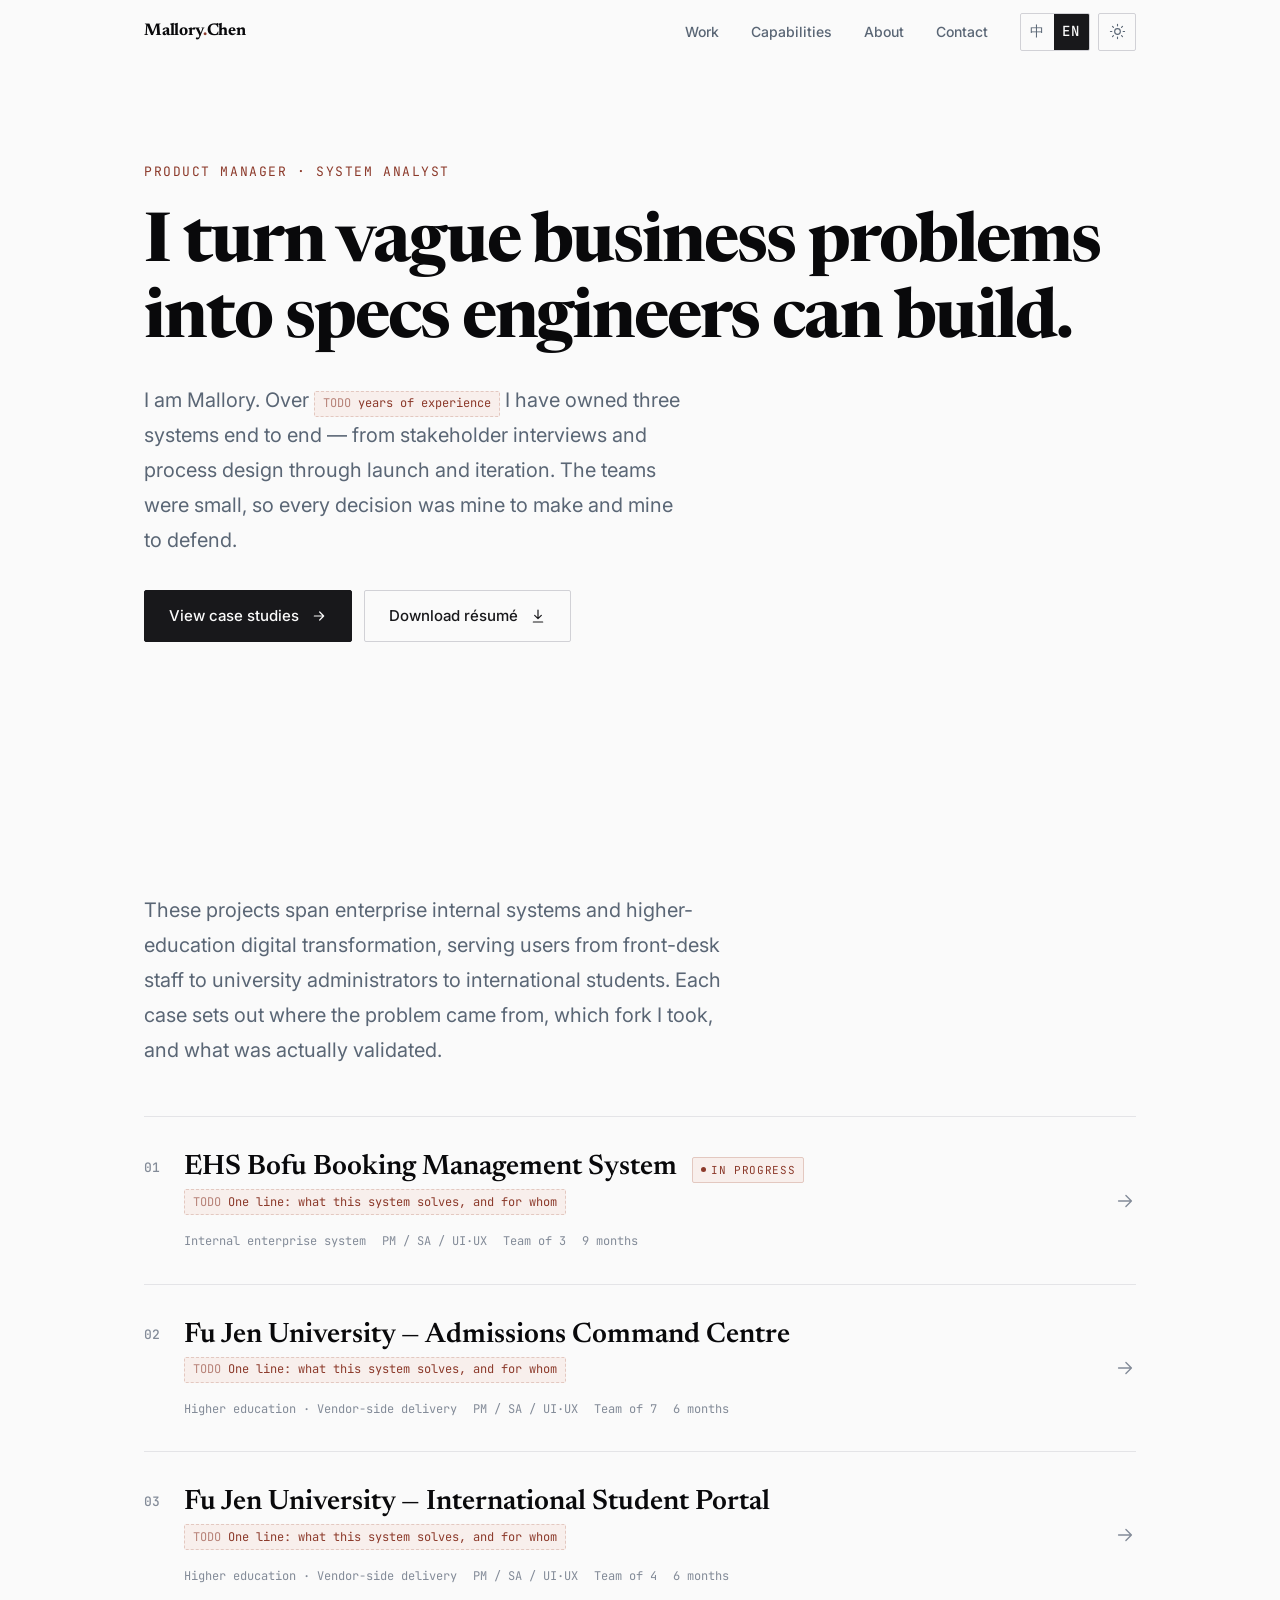
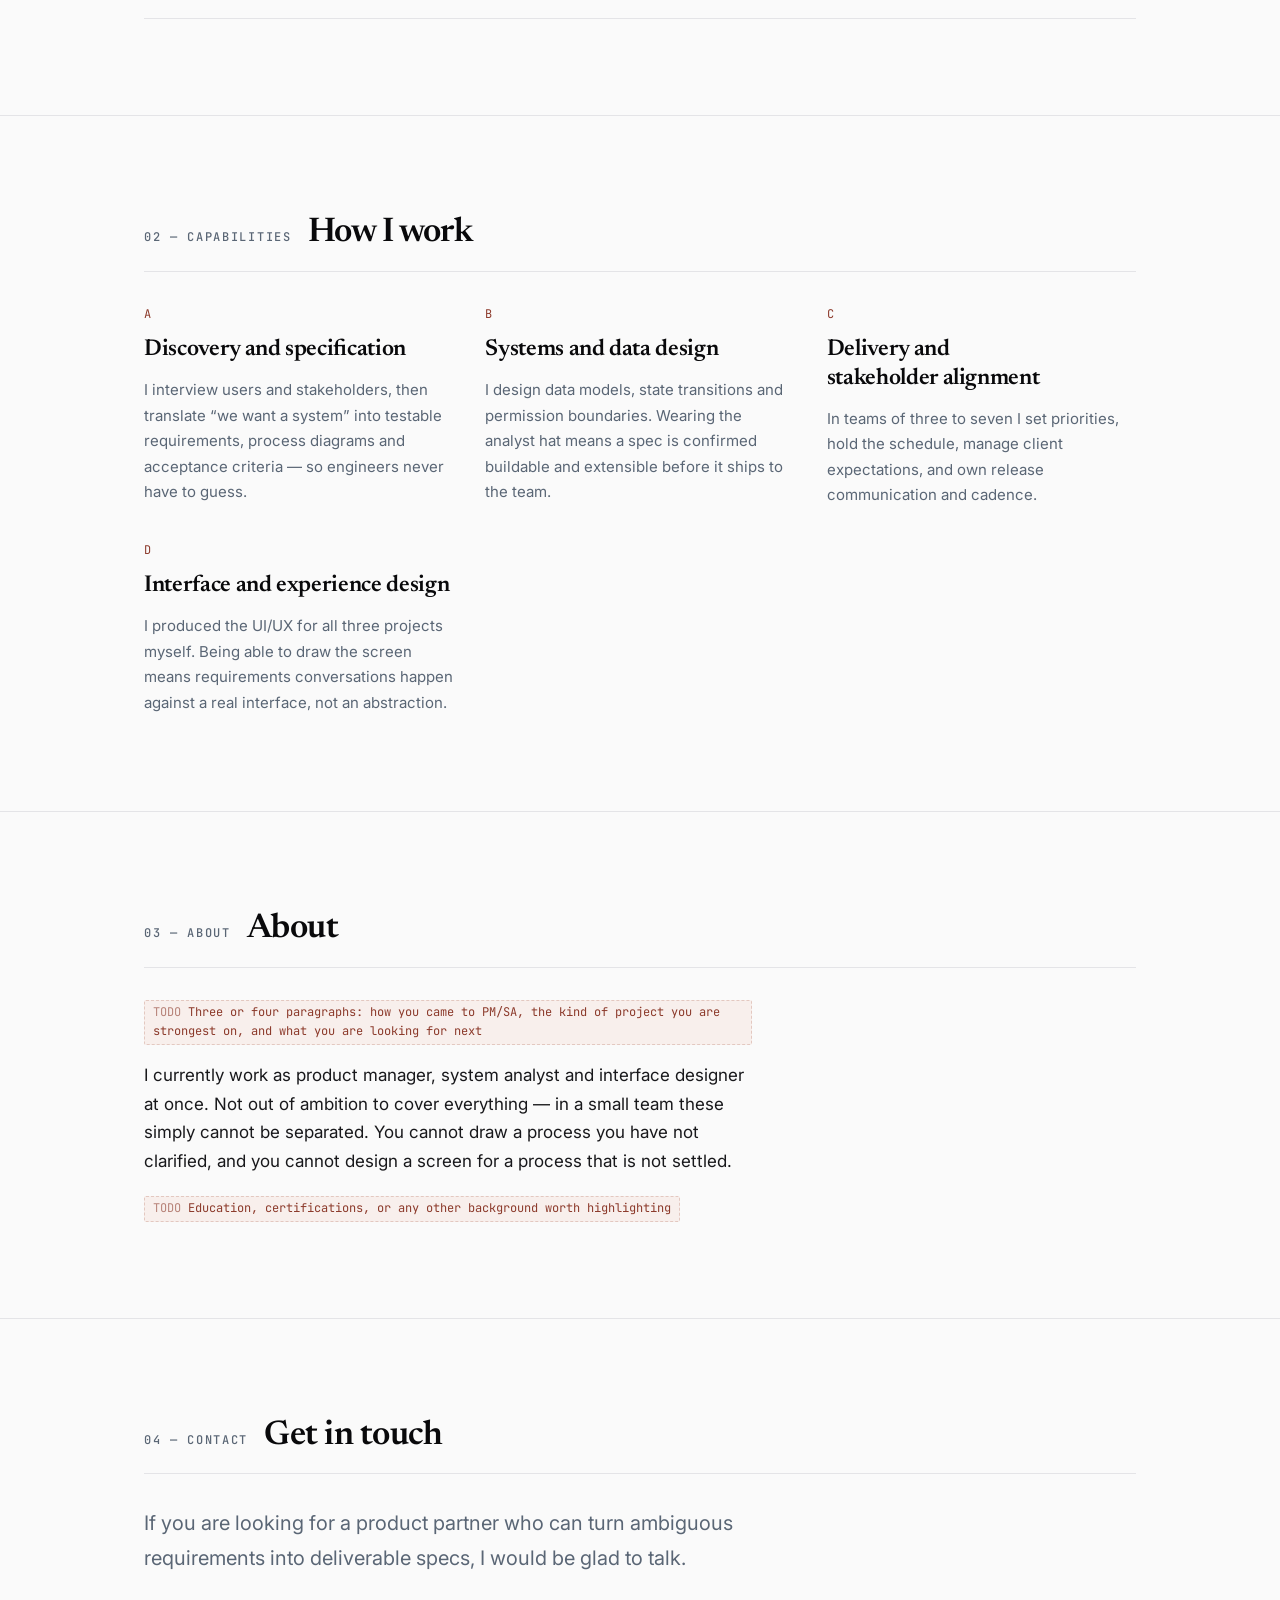
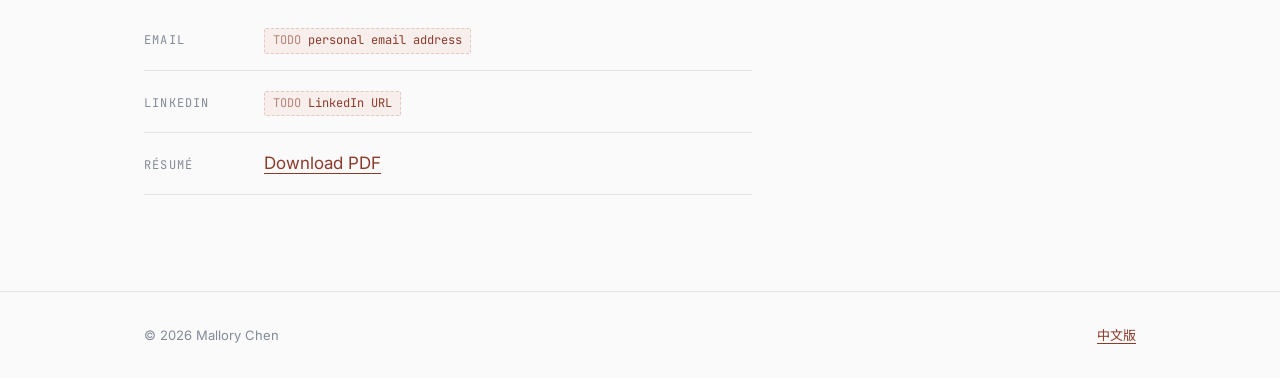
==== en/index.html @ 6acde06c "Add bilingual PM/SA portfolio site (first version) Static site for PM/SA job applications, built as " ====
<!DOCTYPE html>
<html lang="en">
<head>
<meta charset="utf-8">
<meta name="viewport" content="width=device-width, initial-scale=1">
<title>Mallory Chen — Product Manager / System Analyst</title>
<meta name="description" content="Product management and systems analysis portfolio: three end-to-end case studies across enterprise internal systems and higher-education digital transformation.">

<link rel="canonical" href="https://mallorychen.github.io/en/">
<link rel="alternate" hreflang="zh-Hant" href="https://mallorychen.github.io/">
<link rel="alternate" hreflang="en" href="https://mallorychen.github.io/en/">
<link rel="alternate" hreflang="x-default" href="https://mallorychen.github.io/">

<meta property="og:type" content="website">
<meta property="og:title" content="Mallory Chen — Product Manager / System Analyst">
<meta property="og:description" content="Three end-to-end case studies across enterprise internal systems and higher-education digital transformation.">
<meta property="og:url" content="https://mallorychen.github.io/en/">
<meta property="og:locale" content="en">

<link rel="icon" href="../assets/favicon.svg" type="image/svg+xml">

<link rel="preconnect" href="https://fonts.googleapis.com">
<link rel="preconnect" href="https://fonts.gstatic.com" crossorigin>
<link rel="stylesheet" href="https://fonts.googleapis.com/css2?family=Inter:wght@400;500;700&family=JetBrains+Mono:wght@400;500&family=Newsreader:wght@400;600;700&family=Noto+Sans+TC:wght@400;500;700&family=Noto+Serif+TC:wght@600;700&display=swap">
<link rel="stylesheet" href="../assets/css/main.css">

<script>
  try {
    var t = localStorage.getItem("theme");
    if (t) document.documentElement.setAttribute("data-theme", t);
  } catch (e) {}
</script>
</head>

<body>
<a class="skip-link" href="#main">Skip to main content</a>

<header class="site-header">
  <div class="container site-header__inner">
    <a class="brand" href="/en/">Mallory<span>.</span>Chen</a>

    <nav class="site-nav" aria-label="Primary">
      <div class="site-nav__links">
        <a href="#work">Work</a>
        <a href="#capabilities">Capabilities</a>
        <a href="#about">About</a>
        <a href="#contact">Contact</a>
      </div>
      <div class="nav-tools">
        <div class="lang-switch">
          <a href="/" lang="zh-Hant">中</a>
          <a href="/en/" aria-current="true" lang="en">EN</a>
        </div>
        <button class="theme-toggle" type="button" aria-label="Toggle dark mode">
          <svg class="icon-sun" viewBox="0 0 24 24" fill="none" stroke="currentColor" stroke-width="1.6" stroke-linecap="round" aria-hidden="true"><circle cx="12" cy="12" r="4"/><path d="M12 2v2M12 20v2M4.9 4.9l1.4 1.4M17.7 17.7l1.4 1.4M2 12h2M20 12h2M4.9 19.1l1.4-1.4M17.7 6.3l1.4-1.4"/></svg>
          <svg class="icon-moon" viewBox="0 0 24 24" fill="none" stroke="currentColor" stroke-width="1.6" stroke-linecap="round" stroke-linejoin="round" aria-hidden="true"><path d="M21 12.8A9 9 0 1 1 11.2 3a7 7 0 0 0 9.8 9.8z"/></svg>
        </button>
      </div>
    </nav>
  </div>
</header>

<main id="main">

  <!-- ============ Hero ============ -->
  <section class="hero">
    <div class="container">
      <p class="hero__role reveal">Product Manager &middot; System Analyst</p>
      <h1 class="display hero__title reveal" data-reveal-delay="60">
        I turn vague business problems<br>
        into specs engineers can build.
      </h1>
      <p class="lede hero__lede reveal" data-reveal-delay="120">
        I am Mallory. Over <span class="todo">years of experience</span> I have owned three systems end to end &mdash;
        from stakeholder interviews and process design through launch and iteration.
        The teams were small, so every decision was mine to make and mine to defend.
      </p>
      <div class="hero__actions reveal" data-reveal-delay="180">
        <a class="btn" href="#work">
          View case studies
          <svg viewBox="0 0 24 24" fill="none" stroke="currentColor" stroke-width="1.8" stroke-linecap="round" stroke-linejoin="round" aria-hidden="true"><path d="M5 12h14M13 6l6 6-6 6"/></svg>
        </a>
        <!-- TODO: place the English resume at /resume-en.pdf -->
        <a class="btn btn--ghost" href="/resume-en.pdf">
          Download résumé
          <svg viewBox="0 0 24 24" fill="none" stroke="currentColor" stroke-width="1.8" stroke-linecap="round" stroke-linejoin="round" aria-hidden="true"><path d="M12 3v12M7 11l5 5 5-5M5 21h14"/></svg>
        </a>
      </div>
    </div>
  </section>

  <!-- ============ Work ============ -->
  <section class="section" id="work">
    <div class="container">
      <div class="section-head reveal">
        <span class="eyebrow">01 &mdash; Work</span>
        <h2>Three case studies</h2>
      </div>
      <p class="lede measure reveal" style="margin-bottom:var(--s-6)">
        These projects span enterprise internal systems and higher-education digital transformation,
        serving users from front-desk staff to university administrators to international students.
        Each case sets out where the problem came from, which fork I took, and what was actually validated.
      </p>

      <div class="project-list">

        <a class="project-item reveal" href="projects/ehsn-booking/">
          <span class="project-item__num">01</span>
          <span class="project-item__body">
            <span class="project-item__title">EHS Bofu Booking Management System</span>
            <span class="tag" style="margin-left:.6rem;vertical-align:.18em">In progress</span>
            <span class="project-item__desc">
              <span class="todo">One line: what this system solves, and for whom</span>
            </span>
            <span class="project-item__meta">
              <span>Internal enterprise system</span>
              <span>PM / SA / UI&middot;UX</span>
              <span>Team of 3</span>
              <span>9 months</span>
            </span>
          </span>
          <span class="project-item__arrow">
            <svg viewBox="0 0 24 24" fill="none" stroke="currentColor" stroke-width="1.5" stroke-linecap="round" stroke-linejoin="round" aria-hidden="true"><path d="M5 12h14M13 6l6 6-6 6"/></svg>
          </span>
        </a>

        <a class="project-item reveal" href="projects/fju-admissions/">
          <span class="project-item__num">02</span>
          <span class="project-item__body">
            <span class="project-item__title">Fu Jen University &mdash; Admissions Command Centre</span>
            <span class="project-item__desc">
              <span class="todo">One line: what this system solves, and for whom</span>
            </span>
            <span class="project-item__meta">
              <span>Higher education &middot; Vendor-side delivery</span>
              <span>PM / SA / UI&middot;UX</span>
              <span>Team of 7</span>
              <span>6 months</span>
            </span>
          </span>
          <span class="project-item__arrow">
            <svg viewBox="0 0 24 24" fill="none" stroke="currentColor" stroke-width="1.5" stroke-linecap="round" stroke-linejoin="round" aria-hidden="true"><path d="M5 12h14M13 6l6 6-6 6"/></svg>
          </span>
        </a>

        <a class="project-item reveal" href="projects/fju-intl-portal/">
          <span class="project-item__num">03</span>
          <span class="project-item__body">
            <span class="project-item__title">Fu Jen University &mdash; International Student Portal</span>
            <span class="project-item__desc">
              <span class="todo">One line: what this system solves, and for whom</span>
            </span>
            <span class="project-item__meta">
              <span>Higher education &middot; Vendor-side delivery</span>
              <span>PM / SA / UI&middot;UX</span>
              <span>Team of 4</span>
              <span>6 months</span>
            </span>
          </span>
          <span class="project-item__arrow">
            <svg viewBox="0 0 24 24" fill="none" stroke="currentColor" stroke-width="1.5" stroke-linecap="round" stroke-linejoin="round" aria-hidden="true"><path d="M5 12h14M13 6l6 6-6 6"/></svg>
          </span>
        </a>

      </div>
    </div>
  </section>

  <!-- ============ Capabilities ============ -->
  <section class="section" id="capabilities">
    <div class="container">
      <div class="section-head reveal">
        <span class="eyebrow">02 &mdash; Capabilities</span>
        <h2>How I work</h2>
      </div>

      <div class="grid-3">
        <div class="capability reveal">
          <span class="capability__num">A</span>
          <h3>Discovery and specification</h3>
          <p>I interview users and stakeholders, then translate &ldquo;we want a system&rdquo; into testable requirements, process diagrams and acceptance criteria &mdash; so engineers never have to guess.</p>
        </div>
        <div class="capability reveal" data-reveal-delay="60">
          <span class="capability__num">B</span>
          <h3>Systems and data design</h3>
          <p>I design data models, state transitions and permission boundaries. Wearing the analyst hat means a spec is confirmed buildable and extensible before it ships to the team.</p>
        </div>
        <div class="capability reveal" data-reveal-delay="120">
          <span class="capability__num">C</span>
          <h3>Delivery and stakeholder alignment</h3>
          <p>In teams of three to seven I set priorities, hold the schedule, manage client expectations, and own release communication and cadence.</p>
        </div>
        <div class="capability reveal" data-reveal-delay="180">
          <span class="capability__num">D</span>
          <h3>Interface and experience design</h3>
          <p>I produced the UI/UX for all three projects myself. Being able to draw the screen means requirements conversations happen against a real interface, not an abstraction.</p>
        </div>
      </div>
    </div>
  </section>

  <!-- ============ About ============ -->
  <section class="section" id="about">
    <div class="container">
      <div class="section-head reveal">
        <span class="eyebrow">03 &mdash; About</span>
        <h2>About</h2>
      </div>
      <div class="prose measure reveal">
        <p><span class="todo">Three or four paragraphs: how you came to PM/SA, the kind of project you are strongest on, and what you are looking for next</span></p>
        <p>
          I currently work as product manager, system analyst and interface designer at once.
          Not out of ambition to cover everything &mdash; in a small team these simply cannot be separated.
          You cannot draw a process you have not clarified, and you cannot design a screen for a process that is not settled.
        </p>
        <p><span class="todo">Education, certifications, or any other background worth highlighting</span></p>
      </div>
    </div>
  </section>

  <!-- ============ Contact ============ -->
  <section class="section" id="contact">
    <div class="container">
      <div class="section-head reveal">
        <span class="eyebrow">04 &mdash; Contact</span>
        <h2>Get in touch</h2>
      </div>
      <div class="measure reveal">
        <p class="lede">If you are looking for a product partner who can turn ambiguous requirements into deliverable specs, I would be glad to talk.</p>
        <dl class="contact-list">
          <div class="contact-row">
            <dt>Email</dt>
            <!-- TODO: use a PERSONAL address here, never a company one -->
            <dd><span class="todo">personal email address</span></dd>
          </div>
          <div class="contact-row">
            <dt>LinkedIn</dt>
            <dd><span class="todo">LinkedIn URL</span></dd>
          </div>
          <div class="contact-row">
            <dt>Résumé</dt>
            <dd><a class="link" href="/resume-en.pdf">Download PDF</a></dd>
          </div>
        </dl>
      </div>
    </div>
  </section>

</main>

<footer class="site-footer">
  <div class="container site-footer__inner">
    <span>&copy; 2026 Mallory Chen</span>
    <span><a class="link" href="/" lang="zh-Hant">中文版</a></span>
  </div>
</footer>

<script src="../assets/js/main.js" defer></script>
</body>
</html>
---- assets/css/main.css ----
/* ============================================================
   Mallory Chen — Portfolio
   Design system: Editorial / Swiss
   Accent: Brick Red #8C3A2B  ·  Neutral: Editorial Ink
   ============================================================ */

/* ---------- 1. Tokens ---------- */
:root {
  color-scheme: light;

  /* Neutrals (editorial ink scale) */
  --bg:            #FAFAFA;
  --surface:       #FFFFFF;
  --surface-sunk:  #F4F4F5;
  --ink:           #18181B;
  --ink-strong:    #09090B;
  --muted:         #5A6675;
  --muted-soft:    #838B98;
  --border:        #E4E4E7;
  --border-strong: #D1D1D6;

  /* Accent — brick red */
  --accent:        #8C3A2B;
  --accent-hover:  #6E2C20;
  --accent-wash:   #F8EFEC;
  --accent-line:   #E3C8C0;

  /* Typography */
  --font-serif: "Newsreader", "Noto Serif TC", Georgia, "Songti TC", serif;
  --font-sans:  "Inter", "Noto Sans TC", -apple-system, BlinkMacSystemFont, "Segoe UI", "PingFang TC", "Microsoft JhengHei", sans-serif;
  --font-mono:  "JetBrains Mono", ui-monospace, SFMono-Regular, Menlo, Consolas, monospace;

  /* Spacious density scale (dial 3/10) */
  --s-1: 0.5rem;
  --s-2: 0.75rem;
  --s-3: 1rem;
  --s-4: 1.5rem;
  --s-5: 2rem;
  --s-6: 3rem;
  --s-7: 4rem;
  --s-8: 6rem;

  --container: 68rem;
  --measure:   38rem;
  --radius:    2px;

  --ease: cubic-bezier(0.22, 0.61, 0.36, 1);
}

@media (prefers-color-scheme: dark) {
  :root:not([data-theme="light"]) {
    color-scheme: dark;
    --bg:            #0F0F11;
    --surface:       #17171A;
    --surface-sunk:  #1C1C20;
    --ink:           #EDEDF0;
    --ink-strong:    #FFFFFF;
    --muted:         #A3AAB6;
    --muted-soft:    #838B98;
    --border:        #2A2A30;
    --border-strong: #3A3A42;
    --accent:        #E08A76;
    --accent-hover:  #EFA492;
    --accent-wash:   #251A17;
    --accent-line:   #4A312A;
  }
}

:root[data-theme="dark"] {
  color-scheme: dark;
  --bg:            #0F0F11;
  --surface:       #17171A;
  --surface-sunk:  #1C1C20;
  --ink:           #EDEDF0;
  --ink-strong:    #FFFFFF;
  --muted:         #A3AAB6;
  --muted-soft:    #838B98;
  --border:        #2A2A30;
  --border-strong: #3A3A42;
  --accent:        #E08A76;
  --accent-hover:  #EFA492;
  --accent-wash:   #251A17;
  --accent-line:   #4A312A;
}

/* ---------- 2. Reset ---------- */
*, *::before, *::after { box-sizing: border-box; }
* { margin: 0; }

html {
  -webkit-text-size-adjust: 100%;
  scroll-behavior: smooth;
}

body {
  background: var(--bg);
  color: var(--ink);
  font-family: var(--font-sans);
  font-size: 1.0625rem;
  line-height: 1.8;
  font-feature-settings: "kern", "liga";
  -webkit-font-smoothing: antialiased;
  text-rendering: optimizeLegibility;
}

html[lang^="en"] body { line-height: 1.7; }

img, svg { display: block; max-width: 100%; height: auto; }
a { color: inherit; }

:focus-visible {
  outline: 2px solid var(--accent);
  outline-offset: 3px;
  border-radius: var(--radius);
}

::selection { background: var(--accent); color: #fff; }

/* ---------- 3. Layout primitives ---------- */
.container {
  width: 100%;
  max-width: var(--container);
  margin-inline: auto;
  padding-inline: var(--s-4);
}

@media (min-width: 48rem) {
  .container { padding-inline: var(--s-6); }
}

.measure { max-width: var(--measure); }

.section { padding-block: var(--s-8); }
.section + .section { border-top: 1px solid var(--border); }

.skip-link {
  position: absolute;
  left: -9999px;
  top: 0;
  z-index: 100;
  background: var(--accent);
  color: #fff;
  padding: var(--s-2) var(--s-3);
}
.skip-link:focus { left: var(--s-3); top: var(--s-3); }

/* ---------- 4. Typography ---------- */
.eyebrow {
  font-family: var(--font-mono);
  font-size: 0.75rem;
  font-weight: 500;
  letter-spacing: 0.14em;
  text-transform: uppercase;
  color: var(--muted);
}

h1, h2, h3, h4 {
  font-family: var(--font-serif);
  font-weight: 600;
  line-height: 1.25;
  letter-spacing: -0.015em;
  color: var(--ink-strong);
  text-wrap: balance;
}

.display {
  font-size: clamp(2.25rem, 5.5vw, 4.25rem);
  line-height: 1.12;
  letter-spacing: -0.03em;
  font-weight: 700;
}

h2 { font-size: clamp(1.5rem, 3vw, 2.125rem); }
h3 { font-size: clamp(1.1875rem, 2vw, 1.4375rem); }

.lede {
  font-size: clamp(1.0625rem, 1.6vw, 1.25rem);
  color: var(--muted);
  line-height: 1.75;
}

p + p { margin-top: var(--s-3); }

.prose > * + * { margin-top: var(--s-3); }
.prose h3 { margin-top: var(--s-5); }
.prose ul, .prose ol { padding-left: 1.25em; }
.prose li + li { margin-top: var(--s-1); }
.prose strong { font-weight: 700; color: var(--ink-strong); }

.section-head {
  display: flex;
  align-items: baseline;
  gap: var(--s-3);
  margin-bottom: var(--s-5);
  padding-bottom: var(--s-3);
  border-bottom: 1px solid var(--border);
}
.section-head h2 { flex: 1; }

/* ---------- 5. Links and buttons ---------- */
.link {
  color: var(--accent);
  text-decoration: none;
  background-image: linear-gradient(var(--accent), var(--accent));
  background-size: 100% 1px;
  background-repeat: no-repeat;
  background-position: 0 100%;
  padding-bottom: 1px;
  transition: background-size 200ms var(--ease), color 200ms var(--ease);
}
.link:hover { color: var(--accent-hover); background-size: 0% 1px; }

.btn {
  display: inline-flex;
  align-items: center;
  gap: var(--s-2);
  min-height: 44px;
  padding: var(--s-2) var(--s-4);
  font-family: var(--font-sans);
  font-size: 0.9375rem;
  font-weight: 500;
  text-decoration: none;
  border: 1px solid var(--ink);
  border-radius: var(--radius);
  background: var(--ink);
  color: var(--bg);
  cursor: pointer;
  transition: background-color 200ms var(--ease), color 200ms var(--ease), border-color 200ms var(--ease);
}
.btn:hover { background: var(--accent); border-color: var(--accent); color: #fff; }

.btn--ghost { background: transparent; color: var(--ink); border-color: var(--border-strong); }
.btn--ghost:hover { background: transparent; border-color: var(--accent); color: var(--accent); }

.btn svg { width: 16px; height: 16px; flex: none; }

/* ---------- 6. Site header ---------- */
.site-header {
  position: sticky;
  top: 0;
  z-index: 40;
  background: color-mix(in srgb, var(--bg) 88%, transparent);
  backdrop-filter: saturate(160%) blur(10px);
  border-bottom: 1px solid transparent;
  transition: border-color 200ms var(--ease);
}
.site-header[data-scrolled="true"] { border-bottom-color: var(--border); }

.site-header__inner {
  display: flex;
  align-items: center;
  gap: var(--s-4);
  min-height: 64px;
}

.brand {
  font-family: var(--font-serif);
  font-size: 1.0625rem;
  font-weight: 700;
  letter-spacing: -0.01em;
  text-decoration: none;
  color: var(--ink-strong);
  white-space: nowrap;
}
.brand span { color: var(--accent); }

.site-nav {
  margin-left: auto;
  display: flex;
  align-items: center;
  gap: var(--s-1);
}
.site-nav__links { display: flex; align-items: center; gap: var(--s-1); }
.site-nav a {
  display: inline-flex;
  align-items: center;
  min-height: 44px;
  padding-inline: var(--s-2);
  font-size: 0.875rem;
  font-weight: 500;
  color: var(--muted);
  text-decoration: none;
  transition: color 180ms var(--ease);
}
.site-nav a:hover,
.site-nav a[aria-current="page"] { color: var(--ink-strong); }

@media (max-width: 40rem) {
  .site-nav__links { display: none; }
}

.nav-tools { display: flex; align-items: center; gap: var(--s-1); margin-left: var(--s-2); }

.lang-switch {
  display: inline-flex;
  align-items: center;
  font-family: var(--font-mono);
  font-size: 0.6875rem;
  letter-spacing: 0.08em;
  border: 1px solid var(--border-strong);
  border-radius: var(--radius);
  overflow: hidden;
}
.lang-switch a {
  padding: 0.4rem 0.55rem;
  min-height: 0;
  text-decoration: none;
  color: var(--muted);
  transition: background-color 180ms var(--ease), color 180ms var(--ease);
}
.lang-switch a[aria-current="true"] { background: var(--ink); color: var(--bg); }
.lang-switch a:not([aria-current="true"]):hover { background: var(--surface-sunk); color: var(--ink-strong); }

.theme-toggle {
  display: inline-flex;
  align-items: center;
  justify-content: center;
  width: 38px;
  height: 38px;
  border: 1px solid var(--border-strong);
  border-radius: var(--radius);
  background: transparent;
  color: var(--muted);
  cursor: pointer;
  transition: color 180ms var(--ease), border-color 180ms var(--ease);
}
.theme-toggle:hover { color: var(--ink-strong); border-color: var(--ink-strong); }
.theme-toggle svg { width: 17px; height: 17px; }
.theme-toggle .icon-moon { display: none; }

:root[data-theme="dark"] .theme-toggle .icon-moon { display: block; }
:root[data-theme="dark"] .theme-toggle .icon-sun { display: none; }

@media (prefers-color-scheme: dark) {
  :root:not([data-theme="light"]) .theme-toggle .icon-moon { display: block; }
  :root:not([data-theme="light"]) .theme-toggle .icon-sun { display: none; }
}

/* ---------- 7. Hero ---------- */
.hero { padding-block: var(--s-8) var(--s-7); }

.hero__role {
  font-family: var(--font-mono);
  font-size: 0.8125rem;
  letter-spacing: 0.12em;
  text-transform: uppercase;
  color: var(--accent);
  margin-bottom: var(--s-4);
}
.hero__title { margin-bottom: var(--s-4); }
.hero__lede { max-width: 34rem; margin-bottom: var(--s-5); }
.hero__actions { display: flex; flex-wrap: wrap; gap: var(--s-2); }

/* ---------- 8. Project index ---------- */
.project-list { border-top: 1px solid var(--border); }

.project-item {
  display: grid;
  grid-template-columns: auto 1fr auto;
  align-items: start;
  gap: var(--s-3) var(--s-4);
  padding-block: var(--s-5);
  border-bottom: 1px solid var(--border);
  text-decoration: none;
  color: inherit;
  transition: background-color 250ms var(--ease);
}
.project-item:hover { background: var(--accent-wash); }

.project-item__num {
  font-family: var(--font-mono);
  font-size: 0.8125rem;
  font-weight: 500;
  color: var(--muted-soft);
  padding-top: 0.45rem;
  transition: color 200ms var(--ease);
}
.project-item:hover .project-item__num { color: var(--accent); }

.project-item__body { min-width: 0; }

.project-item__title {
  font-family: var(--font-serif);
  font-size: clamp(1.25rem, 2.4vw, 1.75rem);
  font-weight: 600;
  line-height: 1.3;
  color: var(--ink-strong);
  display: inline;
  background-image: linear-gradient(var(--accent), var(--accent));
  background-size: 0% 1px;
  background-repeat: no-repeat;
  background-position: 0 100%;
  transition: background-size 320ms var(--ease);
}
.project-item:hover .project-item__title { background-size: 100% 1px; }

.project-item__desc { color: var(--muted); margin-top: var(--s-2); max-width: 36rem; }

.project-item__meta {
  display: flex;
  flex-wrap: wrap;
  gap: var(--s-1) var(--s-3);
  margin-top: var(--s-3);
  font-family: var(--font-mono);
  font-size: 0.75rem;
  color: var(--muted-soft);
}

.project-item__arrow {
  align-self: center;
  color: var(--muted-soft);
  transition: transform 260ms var(--ease), color 200ms var(--ease);
}
.project-item:hover .project-item__arrow { transform: translateX(5px); color: var(--accent); }
.project-item__arrow svg { width: 22px; height: 22px; }

@media (max-width: 40rem) {
  .project-item { grid-template-columns: auto 1fr; }
  .project-item__arrow { display: none; }
}

.tag {
  display: inline-flex;
  align-items: center;
  gap: 0.35rem;
  font-family: var(--font-mono);
  font-size: 0.6875rem;
  letter-spacing: 0.06em;
  text-transform: uppercase;
  padding: 0.15rem 0.5rem;
  border: 1px solid var(--accent-line);
  border-radius: var(--radius);
  color: var(--accent);
  background: var(--accent-wash);
  white-space: nowrap;
}
.tag::before {
  content: "";
  width: 5px;
  height: 5px;
  border-radius: 50%;
  background: var(--accent);
}
.tag--quiet { color: var(--muted); border-color: var(--border-strong); background: transparent; }
.tag--quiet::before { display: none; }

/* ---------- 9. Capability grid ---------- */
.grid-3 {
  display: grid;
  gap: var(--s-5);
  grid-template-columns: repeat(auto-fit, minmax(15rem, 1fr));
}
.capability__num {
  display: block;
  font-family: var(--font-mono);
  font-size: 0.75rem;
  letter-spacing: 0.1em;
  color: var(--accent);
  margin-bottom: var(--s-2);
}
.capability h3 { margin-bottom: var(--s-2); }
.capability p { color: var(--muted); font-size: 0.9375rem; }

/* ---------- 10. Case study ---------- */
.case-hero { padding-block: var(--s-7) var(--s-6); }

.case-hero__num {
  font-family: var(--font-mono);
  font-size: 0.8125rem;
  letter-spacing: 0.12em;
  color: var(--accent);
  margin-bottom: var(--s-3);
}
.case-hero__title { margin-bottom: var(--s-4); }
.case-hero__lede { max-width: 40rem; }

.factsheet {
  display: grid;
  grid-template-columns: repeat(auto-fit, minmax(10rem, 1fr));
  gap: var(--s-4);
  margin-top: var(--s-6);
  padding-top: var(--s-5);
  border-top: 1px solid var(--border);
}
.factsheet dt {
  font-family: var(--font-mono);
  font-size: 0.6875rem;
  letter-spacing: 0.1em;
  text-transform: uppercase;
  color: var(--muted-soft);
  margin-bottom: var(--s-1);
}
.factsheet dd { font-size: 0.9375rem; font-weight: 500; color: var(--ink-strong); }

/* Decision cards — the PM differentiator */
.decision {
  border: 1px solid var(--border);
  border-left: 3px solid var(--accent);
  border-radius: var(--radius);
  background: var(--surface);
  padding: var(--s-4) var(--s-5);
}
.decision + .decision { margin-top: var(--s-4); }

.decision__label {
  font-family: var(--font-mono);
  font-size: 0.6875rem;
  letter-spacing: 0.12em;
  text-transform: uppercase;
  color: var(--accent);
  margin-bottom: var(--s-2);
}
.decision h3 { font-size: 1.1875rem; margin-bottom: var(--s-3); }
.decision dl { display: grid; gap: var(--s-2); }
.decision dt {
  font-family: var(--font-mono);
  font-size: 0.75rem;
  letter-spacing: 0.06em;
  color: var(--muted-soft);
}
.decision dd { color: var(--ink); font-size: 0.9375rem; }

@media (min-width: 40rem) {
  .decision dl { grid-template-columns: 6rem 1fr; align-items: baseline; }
  .decision dt { grid-column: 1; }
  .decision dd { grid-column: 2; }
}

/* Metrics */
.metrics {
  display: grid;
  grid-template-columns: repeat(auto-fit, minmax(11rem, 1fr));
  gap: var(--s-5);
  margin-block: var(--s-5);
  padding-block: var(--s-5);
  border-block: 1px solid var(--border);
}
.metric__value {
  font-family: var(--font-mono);
  font-size: clamp(1.75rem, 4vw, 2.5rem);
  font-weight: 500;
  letter-spacing: -0.03em;
  color: var(--accent);
  font-variant-numeric: tabular-nums;
  line-height: 1.1;
}
.metric__label { font-size: 0.875rem; color: var(--muted); margin-top: var(--s-1); }

/* Figure / diagram */
.figure {
  margin-block: var(--s-5);
  border: 1px solid var(--border);
  border-radius: var(--radius);
  background: var(--surface-sunk);
  padding: var(--s-5);
}
.figure figcaption {
  margin-top: var(--s-3);
  font-family: var(--font-mono);
  font-size: 0.8125rem;
  color: var(--muted);
}

/* Next case */
.next-case {
  display: flex;
  align-items: baseline;
  justify-content: space-between;
  gap: var(--s-4);
  padding-block: var(--s-6);
  text-decoration: none;
  color: inherit;
  border-top: 1px solid var(--border);
}
.next-case__label {
  font-family: var(--font-mono);
  font-size: 0.75rem;
  letter-spacing: 0.1em;
  text-transform: uppercase;
  color: var(--muted-soft);
}
.next-case__title {
  font-family: var(--font-serif);
  font-size: clamp(1.25rem, 3vw, 1.875rem);
  font-weight: 600;
  color: var(--ink-strong);
  margin-top: var(--s-2);
  transition: color 200ms var(--ease);
}
.next-case:hover .next-case__title { color: var(--accent); }

/* ---------- 11. Contact and footer ---------- */
.contact-list { margin-top: var(--s-5); }
.contact-row {
  display: flex;
  align-items: baseline;
  gap: var(--s-4);
  padding-block: var(--s-3);
  border-bottom: 1px solid var(--border);
}
.contact-row dt {
  font-family: var(--font-mono);
  font-size: 0.75rem;
  letter-spacing: 0.1em;
  text-transform: uppercase;
  color: var(--muted-soft);
  width: 6rem;
  flex: none;
}

.site-footer {
  border-top: 1px solid var(--border);
  padding-block: var(--s-5);
  font-size: 0.8125rem;
  color: var(--muted-soft);
}
.site-footer__inner {
  display: flex;
  flex-wrap: wrap;
  gap: var(--s-3);
  justify-content: space-between;
}
.site-footer a { text-decoration: none; }
.site-footer a:hover { color: var(--ink-strong); }

/* ---------- 12. TODO marker (delete once filled) ---------- */
.todo {
  display: inline-block;
  font-family: var(--font-mono);
  font-size: 0.75rem;
  line-height: 1.6;
  color: var(--accent);
  background: var(--accent-wash);
  border: 1px dashed var(--accent-line);
  border-radius: var(--radius);
  padding: 0.15rem 0.5rem;
}
.todo::before { content: "TODO "; opacity: 0.6; }

/* ---------- 13. Reveal animation ---------- */
.reveal { opacity: 0; transform: translateY(12px); }
.reveal.is-visible {
  opacity: 1;
  transform: none;
  transition: opacity 400ms var(--ease), transform 400ms var(--ease);
}

@media (prefers-reduced-motion: reduce) {
  html { scroll-behavior: auto; }
  .reveal { opacity: 1; transform: none; }
  *, *::before, *::after {
    animation-duration: 0.001ms !important;
    transition-duration: 0.001ms !important;
  }
}

/* ---------- 14. Print ---------- */
@media print {
  .site-header, .next-case, .site-footer, .hero__actions, .todo { display: none; }
  body { background: #fff; color: #000; font-size: 11pt; line-height: 1.5; }
  .section { padding-block: 1rem; border: 0; }
  .reveal { opacity: 1; transform: none; }
  a { text-decoration: underline; }
}
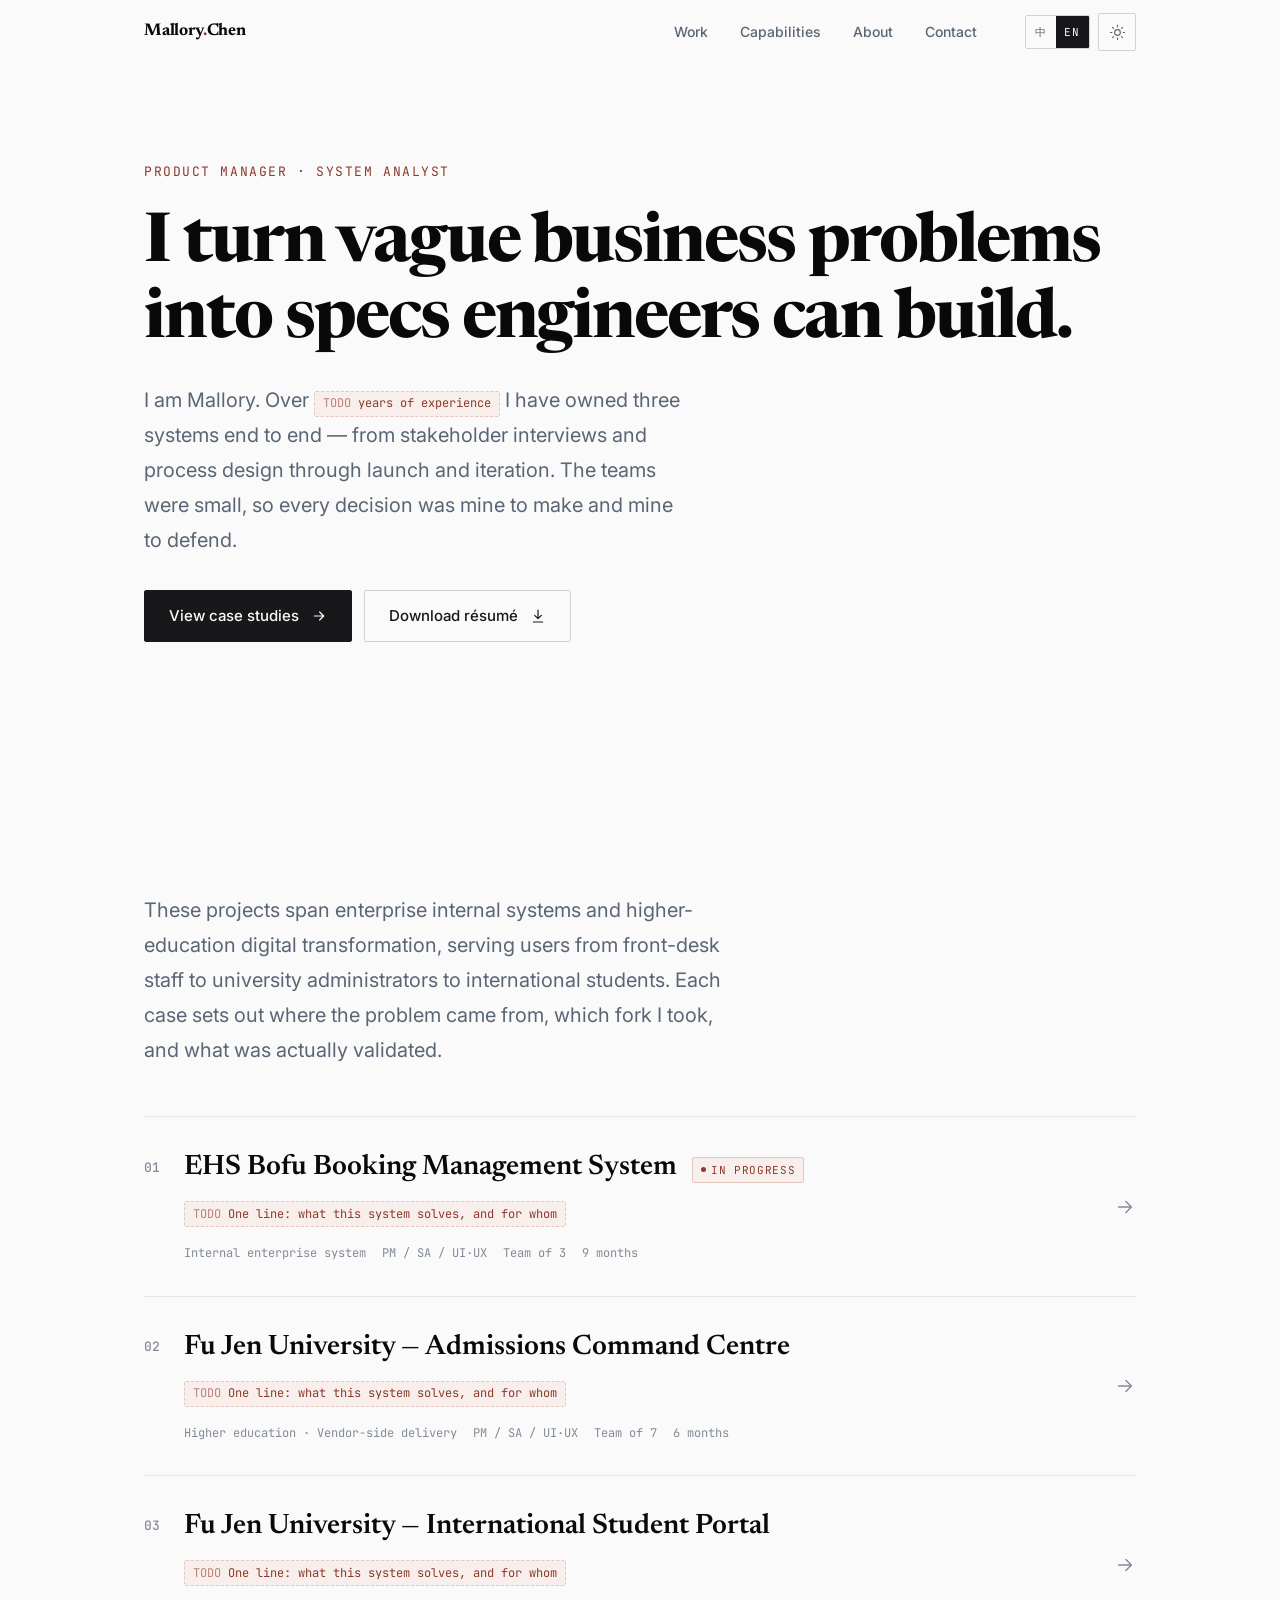
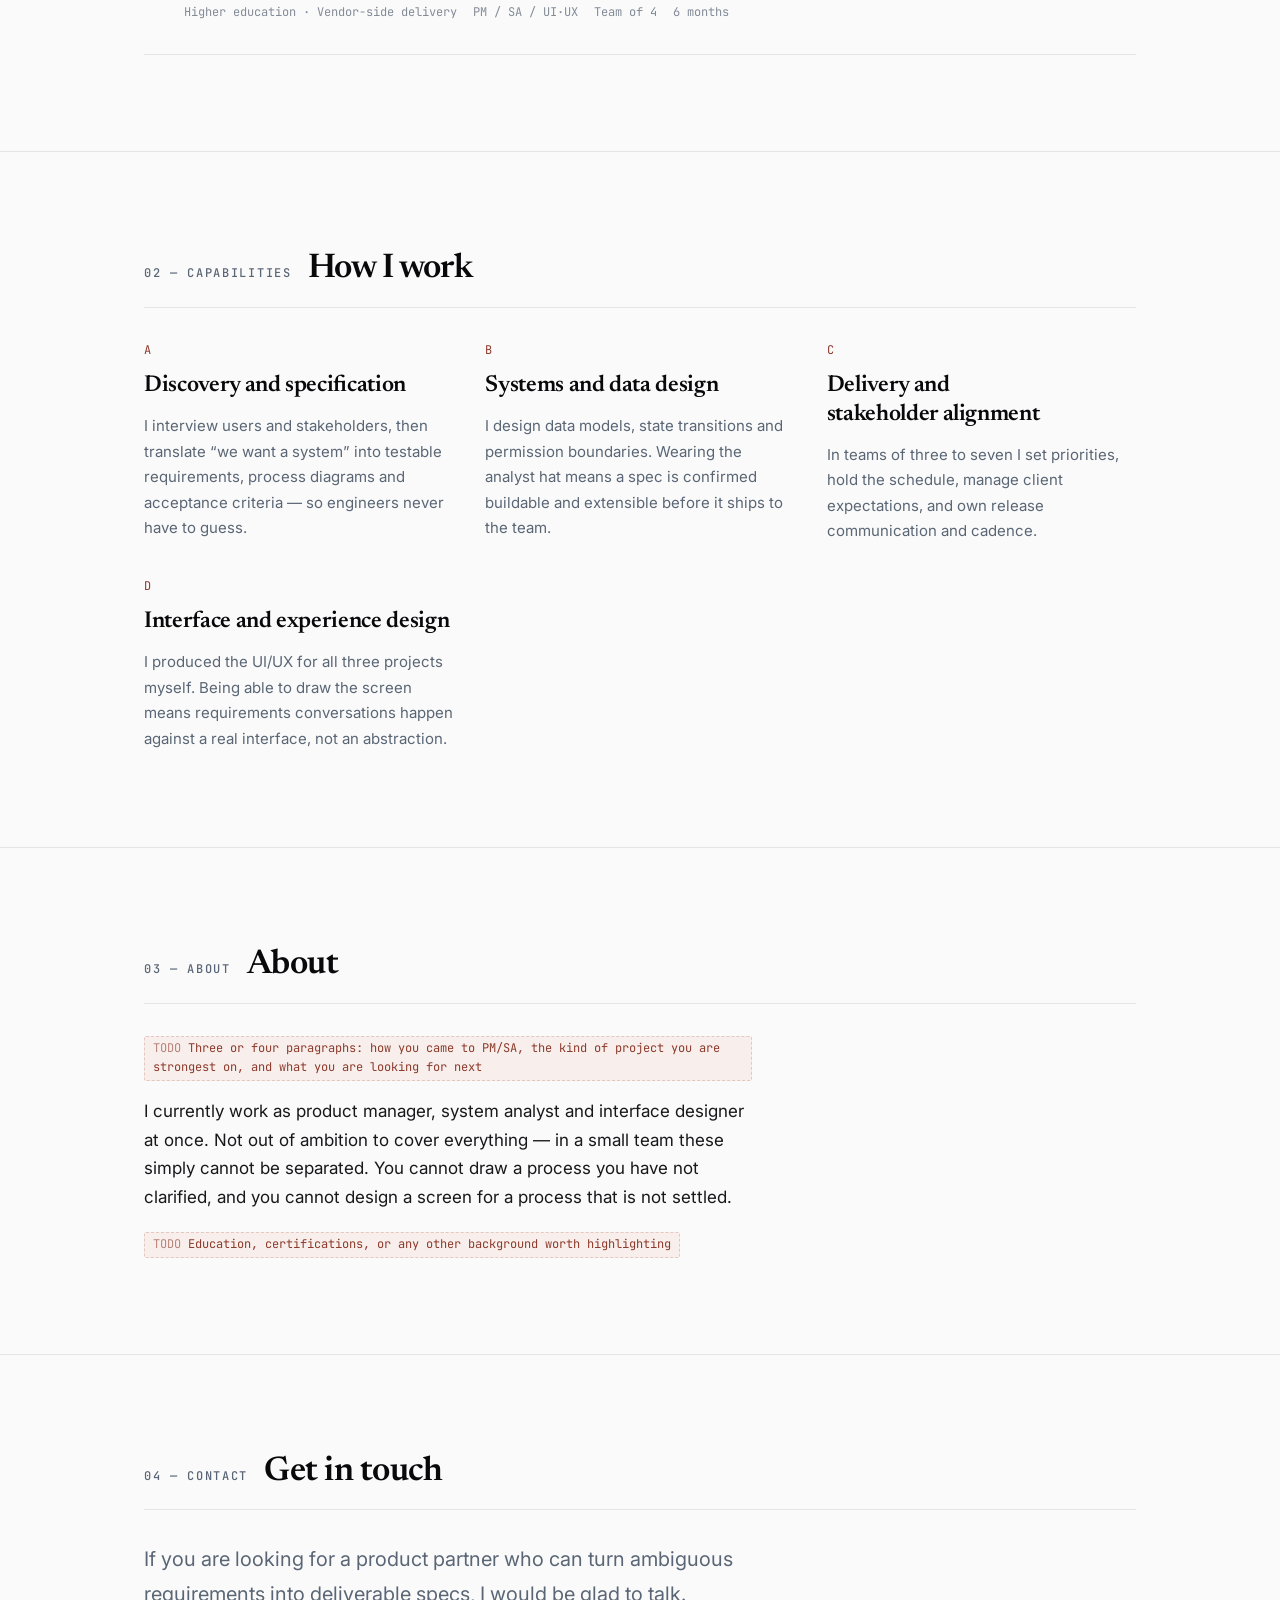
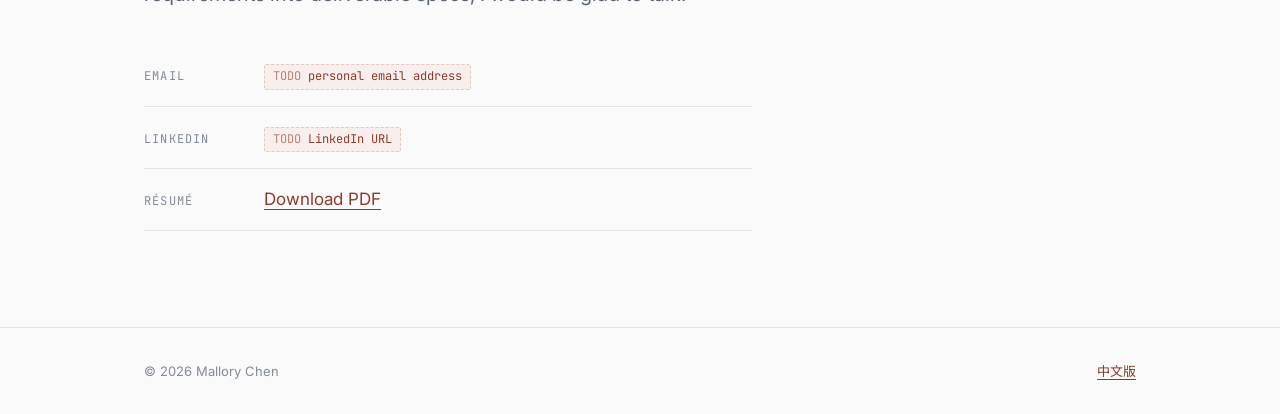
==== commit 80cab46a: "Fix mobile layout and Chinese line-break spacing Verified by rendering the pages in headless Chrome " ====
--- a/en/index.html
+++ b/en/index.html
@@ -46,6 +46,7 @@
         <a href="#about">About</a>
         <a href="#contact">Contact</a>
       </div>
+    </nav>
       <div class="nav-tools">
         <div class="lang-switch">
           <a href="/" lang="zh-Hant">中</a>
@@ -56,7 +57,6 @@
           <svg class="icon-moon" viewBox="0 0 24 24" fill="none" stroke="currentColor" stroke-width="1.6" stroke-linecap="round" stroke-linejoin="round" aria-hidden="true"><path d="M21 12.8A9 9 0 1 1 11.2 3a7 7 0 0 0 9.8 9.8z"/></svg>
         </button>
       </div>
-    </nav>
   </div>
 </header>
 
--- a/assets/css/main.css
+++ b/assets/css/main.css
@@ -164,7 +164,7 @@
 }
 
 .display {
-  font-size: clamp(2.25rem, 5.5vw, 4.25rem);
+  font-size: clamp(1.875rem, 5.5vw, 4.25rem);
   line-height: 1.12;
   letter-spacing: -0.03em;
   font-weight: 700;
@@ -285,10 +285,6 @@
 .site-nav a:hover,
 .site-nav a[aria-current="page"] { color: var(--ink-strong); }
 
-@media (max-width: 40rem) {
-  .site-nav__links { display: none; }
-}
-
 .nav-tools { display: flex; align-items: center; gap: var(--s-1); margin-left: var(--s-2); }
 
 .lang-switch {
@@ -394,7 +390,7 @@
 }
 .project-item:hover .project-item__title { background-size: 100% 1px; }
 
-.project-item__desc { color: var(--muted); margin-top: var(--s-2); max-width: 36rem; }
+.project-item__desc { display: block; color: var(--muted); margin-top: var(--s-2); max-width: 36rem; }
 
 .project-item__meta {
   display: flex;
@@ -476,7 +472,7 @@
 
 .factsheet {
   display: grid;
-  grid-template-columns: repeat(auto-fit, minmax(10rem, 1fr));
+  grid-template-columns: repeat(auto-fit, minmax(12rem, 1fr));
   gap: var(--s-4);
   margin-top: var(--s-6);
   padding-top: var(--s-5);
@@ -637,7 +633,89 @@
 }
 .todo::before { content: "TODO "; opacity: 0.6; }
 
-/* ---------- 13. Reveal animation ---------- */
+/* ---------- 13. Responsive ---------- */
+
+/* Sticky header would otherwise cover anchor targets. */
+[id] { scroll-margin-top: 5rem; }
+
+/* Long unbroken strings must never force a horizontal scrollbar. */
+body, .display, .project-item__title, .next-case__title { overflow-wrap: break-word; }
+
+/* Tablet and below — tighten the vertical rhythm. */
+@media (max-width: 48rem) {
+  :root {
+    --s-6: 2.25rem;
+    --s-7: 3rem;
+    --s-8: 4rem;
+  }
+  .hero { padding-block: var(--s-7) var(--s-6); }
+  .case-hero { padding-block: var(--s-6) var(--s-5); }
+  .section-head { flex-wrap: wrap; gap: var(--s-1); }
+  .section-head .eyebrow { flex-basis: 100%; }
+}
+
+/* Phone. */
+@media (max-width: 40rem) {
+  :root {
+    --s-6: 2rem;
+    --s-7: 2.5rem;
+    --s-8: 3.25rem;
+  }
+
+  [id] { scroll-margin-top: 7.5rem; }
+
+  .container { padding-inline: 1.25rem; }
+
+  /* Header wraps to two rows: brand + tools, then the nav links below. */
+  .site-header__inner {
+    flex-wrap: wrap;
+    min-height: 0;
+    padding-block: var(--s-2);
+    gap: var(--s-2);
+    row-gap: 0;
+  }
+  .brand { flex: 1 1 auto; }
+  .nav-tools { order: 2; margin-left: auto; }
+  .site-nav { order: 3; flex-basis: 100%; margin-left: 0; }
+  .site-nav__links {
+    width: 100%;
+    justify-content: space-between;
+    gap: var(--s-2);
+    border-top: 1px solid var(--border);
+  }
+  .site-nav a { min-height: 42px; padding-inline: 0; font-size: 0.8125rem; }
+
+  /* Drop the designed line break; let the headline wrap to the viewport. */
+  .display br { display: none; }
+
+  .hero__actions .btn { flex: 1 1 100%; justify-content: center; }
+
+  .decision { padding: var(--s-4); }
+  .decision dl { gap: 0; }
+  .decision dt { margin-top: var(--s-3); }
+  .decision dt:first-of-type { margin-top: 0; }
+
+  .factsheet { grid-template-columns: repeat(2, minmax(0, 1fr)); gap: var(--s-3); }
+  .metrics { grid-template-columns: minmax(0, 1fr); gap: var(--s-4); }
+  .figure { padding: var(--s-4); }
+
+  .contact-row { flex-direction: column; gap: 0; }
+  .contact-row dt { width: auto; }
+
+  .next-case { flex-wrap: wrap; }
+  .next-case > svg { display: none; }
+
+  .site-footer__inner { flex-direction: column; gap: var(--s-1); }
+}
+
+/* Small phones (360px and under). */
+@media (max-width: 22.5rem) {
+  .site-nav a { font-size: 0.75rem; }
+  .project-item { gap: var(--s-2) var(--s-3); }
+  .factsheet { grid-template-columns: minmax(0, 1fr); }
+}
+
+/* ---------- 14. Reveal animation ---------- */
 .reveal { opacity: 0; transform: translateY(12px); }
 .reveal.is-visible {
   opacity: 1;
@@ -654,7 +732,7 @@
   }
 }
 
-/* ---------- 14. Print ---------- */
+/* ---------- 15. Print ---------- */
 @media print {
   .site-header, .next-case, .site-footer, .hero__actions, .todo { display: none; }
   body { background: #fff; color: #000; font-size: 11pt; line-height: 1.5; }
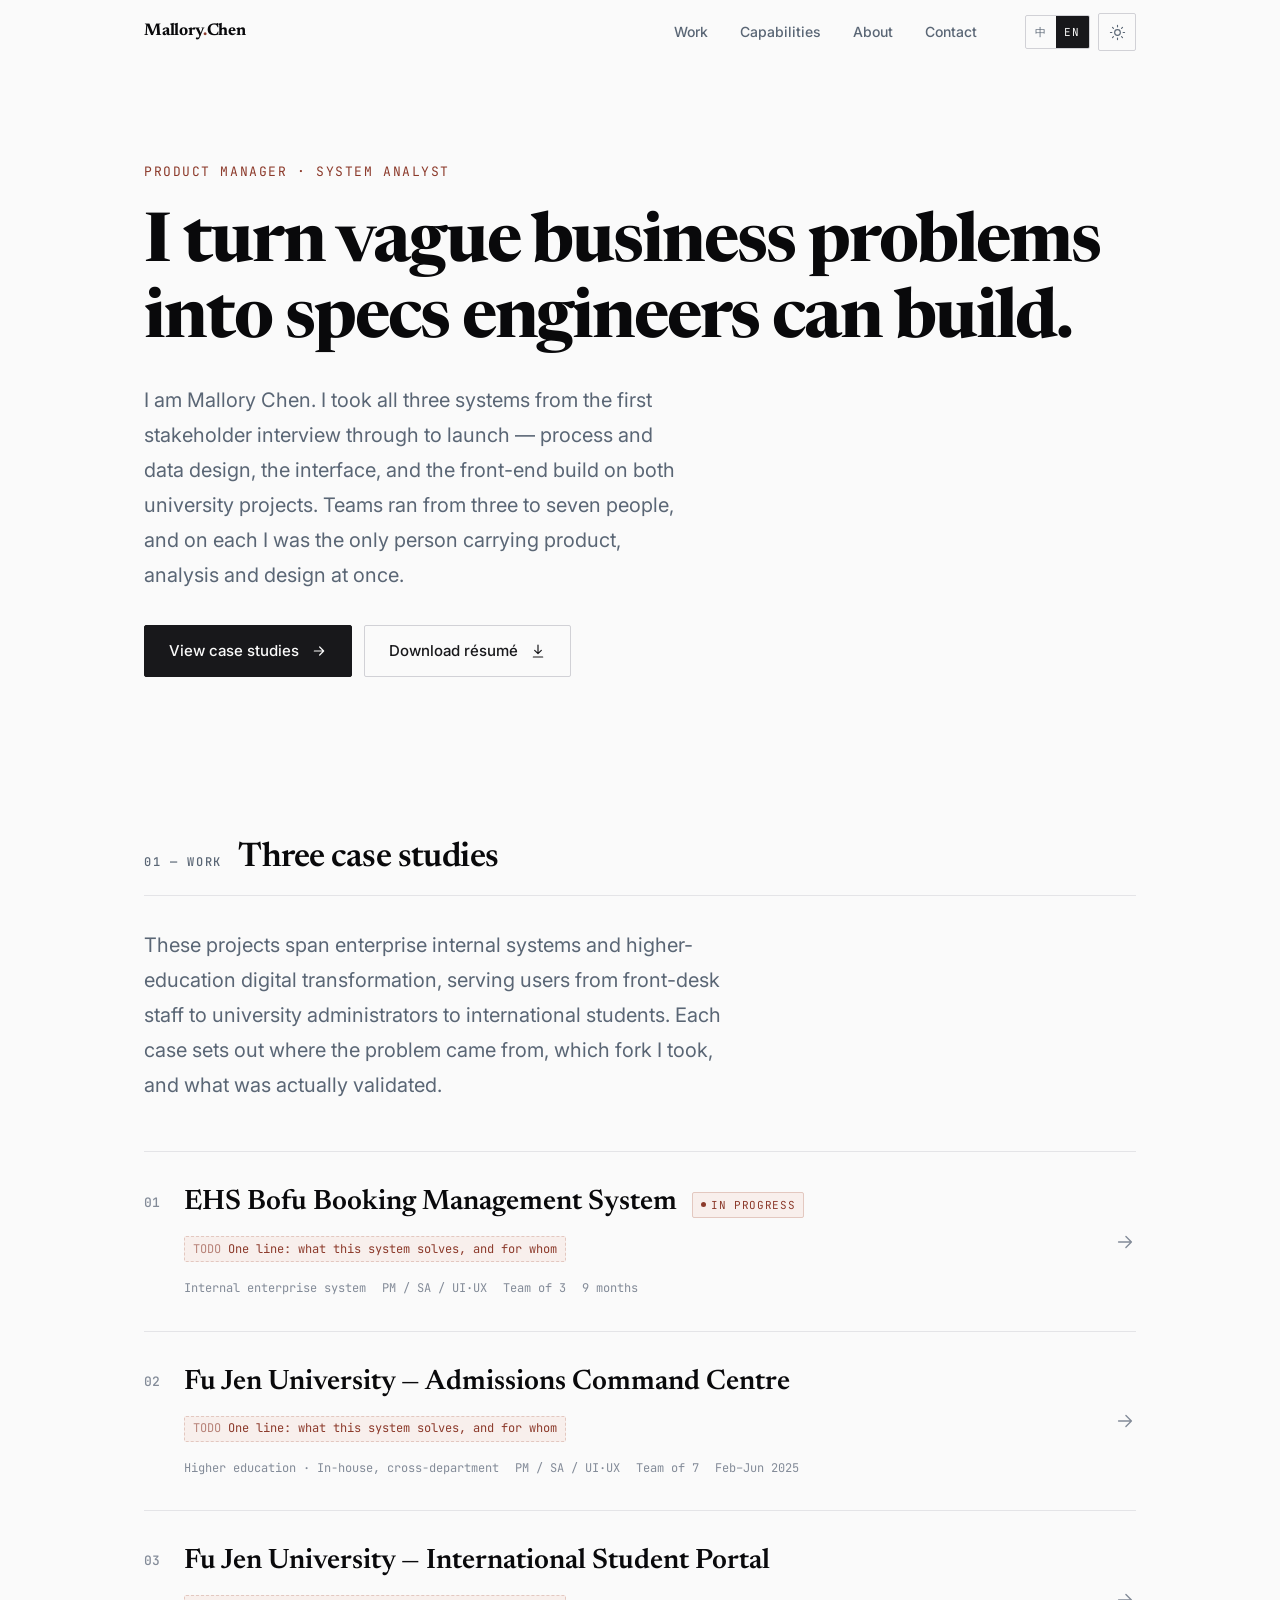
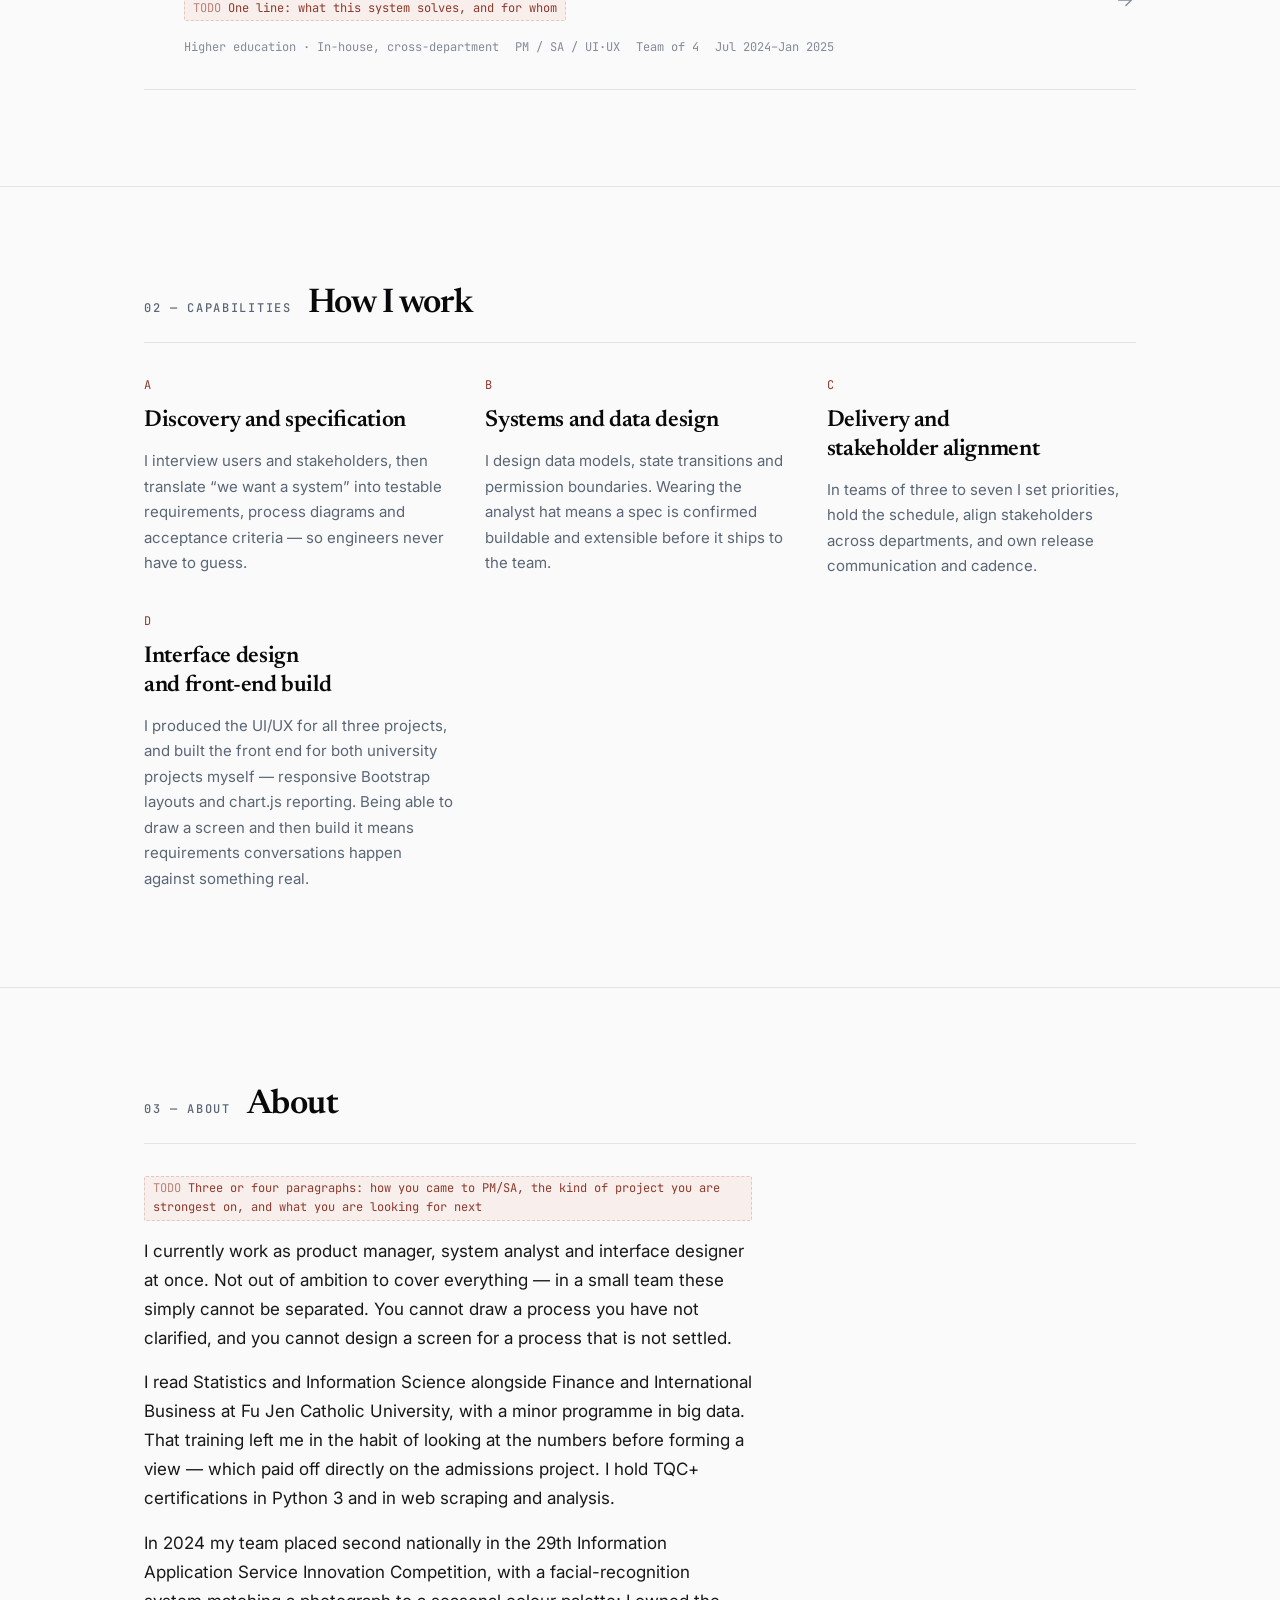
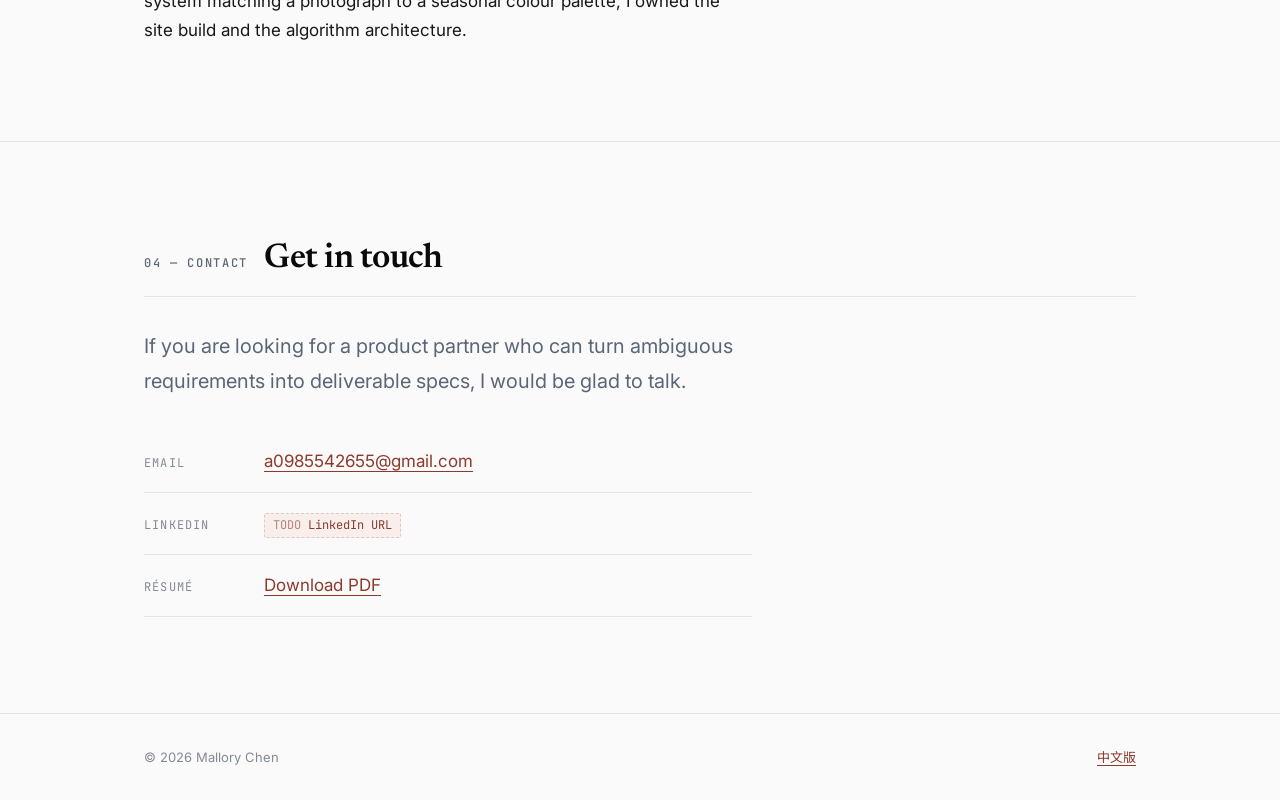
==== commit 943bdf64: "Correct the framing and fill what the CV supplies The two university projects were described as vend" ====
--- a/en/index.html
+++ b/en/index.html
@@ -71,9 +71,10 @@
         into specs engineers can build.
       </h1>
       <p class="lede hero__lede reveal" data-reveal-delay="120">
-        I am Mallory. Over <span class="todo">years of experience</span> I have owned three systems end to end &mdash;
-        from stakeholder interviews and process design through launch and iteration.
-        The teams were small, so every decision was mine to make and mine to defend.
+        I am Mallory Chen. I took all three systems from the first stakeholder interview
+        through to launch &mdash; process and data design, the interface, and the front-end build
+        on both university projects. Teams ran from three to seven people, and on each I was the
+        only person carrying product, analysis and design at once.
       </p>
       <div class="hero__actions reveal" data-reveal-delay="180">
         <a class="btn" href="#work">
@@ -132,10 +133,10 @@
               <span class="todo">One line: what this system solves, and for whom</span>
             </span>
             <span class="project-item__meta">
-              <span>Higher education &middot; Vendor-side delivery</span>
+              <span>Higher education &middot; In-house, cross-department</span>
               <span>PM / SA / UI&middot;UX</span>
               <span>Team of 7</span>
-              <span>6 months</span>
+              <span>Feb&ndash;Jun 2025</span>
             </span>
           </span>
           <span class="project-item__arrow">
@@ -151,10 +152,10 @@
               <span class="todo">One line: what this system solves, and for whom</span>
             </span>
             <span class="project-item__meta">
-              <span>Higher education &middot; Vendor-side delivery</span>
+              <span>Higher education &middot; In-house, cross-department</span>
               <span>PM / SA / UI&middot;UX</span>
               <span>Team of 4</span>
-              <span>6 months</span>
+              <span>Jul 2024&ndash;Jan 2025</span>
             </span>
           </span>
           <span class="project-item__arrow">
@@ -188,12 +189,12 @@
         <div class="capability reveal" data-reveal-delay="120">
           <span class="capability__num">C</span>
           <h3>Delivery and stakeholder alignment</h3>
-          <p>In teams of three to seven I set priorities, hold the schedule, manage client expectations, and own release communication and cadence.</p>
+          <p>In teams of three to seven I set priorities, hold the schedule, align stakeholders across departments, and own release communication and cadence.</p>
         </div>
         <div class="capability reveal" data-reveal-delay="180">
           <span class="capability__num">D</span>
-          <h3>Interface and experience design</h3>
-          <p>I produced the UI/UX for all three projects myself. Being able to draw the screen means requirements conversations happen against a real interface, not an abstraction.</p>
+          <h3>Interface design and front-end build</h3>
+          <p>I produced the UI/UX for all three projects, and built the front end for both university projects myself &mdash; responsive Bootstrap layouts and chart.js reporting. Being able to draw a screen and then build it means requirements conversations happen against something real.</p>
         </div>
       </div>
     </div>
@@ -213,7 +214,8 @@
           Not out of ambition to cover everything &mdash; in a small team these simply cannot be separated.
           You cannot draw a process you have not clarified, and you cannot design a screen for a process that is not settled.
         </p>
-        <p><span class="todo">Education, certifications, or any other background worth highlighting</span></p>
+        <p>I read Statistics and Information Science alongside Finance and International Business at Fu Jen Catholic University, with a minor programme in big data. That training left me in the habit of looking at the numbers before forming a view &mdash; which paid off directly on the admissions project. I hold TQC+ certifications in Python 3 and in web scraping and analysis.</p>
+        <p>In 2024 my team placed second nationally in the 29th Information Application Service Innovation Competition, with a facial-recognition system matching a photograph to a seasonal colour palette; I owned the site build and the algorithm architecture.</p>
       </div>
     </div>
   </section>
@@ -231,7 +233,7 @@
           <div class="contact-row">
             <dt>Email</dt>
             <!-- TODO: use a PERSONAL address here, never a company one -->
-            <dd><span class="todo">personal email address</span></dd>
+            <dd><a class="link" href="mailto:a0985542655@gmail.com">a0985542655@gmail.com</a></dd>
           </div>
           <div class="contact-row">
             <dt>LinkedIn</dt>
--- a/assets/css/main.css
+++ b/assets/css/main.css
@@ -555,6 +555,148 @@
   font-family: var(--font-mono);
   font-size: 0.8125rem;
   color: var(--muted);
+}
+
+/* Mermaid diagrams — rendered in the browser from the source below.
+   Before mermaid loads (or if the CDN fails) the source stays readable. */
+.diagram {
+  overflow-x: auto;
+  -webkit-overflow-scrolling: touch;
+}
+
+/* Layer keylines. Fills stay neutral; only the stroke carries the colour,
+   which keeps the diagrams reading as technical drawings rather than charts.
+   Colour never carries meaning on its own — every node is also labelled and
+   the legend names each layer. */
+:root {
+  --layer-people: #8C3A2B;
+  --layer-entry:  #2F4858;
+  --layer-logic:  #4A6145;
+  --layer-data:   #7A5C2E;
+  --layer-pain:   #A8342A;
+}
+
+@media (prefers-color-scheme: dark) {
+  :root:not([data-theme="light"]) {
+    --layer-people: #E08A76;
+    --layer-entry:  #8FB0C4;
+    --layer-logic:  #9DBE94;
+    --layer-data:   #D6B475;
+    --layer-pain:   #F08C7E;
+  }
+}
+
+:root[data-theme="dark"] {
+  --layer-people: #E08A76;
+  --layer-entry:  #8FB0C4;
+  --layer-logic:  #9DBE94;
+  --layer-data:   #D6B475;
+  --layer-pain:   #F08C7E;
+}
+
+/* Mermaid injects its own id-scoped rules, so these need !important. */
+.diagram svg .node.lPeople > :is(rect, polygon, circle, path, ellipse) { stroke: var(--layer-people) !important; }
+.diagram svg .node.lEntry  > :is(rect, polygon, circle, path, ellipse) { stroke: var(--layer-entry)  !important; }
+.diagram svg .node.lLogic  > :is(rect, polygon, circle, path, ellipse) { stroke: var(--layer-logic)  !important; }
+.diagram svg .node.lData   > :is(rect, polygon, circle, path, ellipse) { stroke: var(--layer-data)   !important; }
+.diagram svg .node.lPain   > :is(rect, polygon, circle, path, ellipse) {
+  stroke: var(--layer-pain) !important;
+  stroke-width: 2px !important;
+  stroke-dasharray: 5 3 !important;
+}
+
+/* Interaction: hover or tap a node to light its direct connections. */
+.diagram svg .node.is-interactive { cursor: pointer; }
+.diagram svg .node,
+.diagram svg .flowchart-link { transition: opacity 160ms var(--ease); }
+
+.diagram.is-focused svg .node:not(.is-lit) { opacity: 0.4; }
+.diagram.is-focused svg .flowchart-link:not(.is-lit) { opacity: 0.18; }
+.diagram svg .node.is-lit > :is(rect, polygon, circle, path, ellipse) { stroke-width: 2.5px !important; }
+.diagram svg .flowchart-link.is-lit { stroke-width: 2.5px !important; }
+
+.diagram__hint {
+  margin-top: var(--s-2);
+  font-family: var(--font-mono);
+  font-size: 0.75rem;
+  color: var(--muted-soft);
+}
+
+/* Legend — names what each keyline colour means on this diagram. */
+.legend {
+  display: flex;
+  flex-wrap: wrap;
+  gap: var(--s-2) var(--s-4);
+  margin-top: var(--s-4);
+  padding: 0;
+  list-style: none;
+  font-family: var(--font-mono);
+  font-size: 0.75rem;
+  color: var(--muted);
+}
+.legend li { display: flex; align-items: center; gap: 0.5rem; }
+.legend__key {
+  width: 1.25rem;
+  height: 0;
+  flex: none;
+  border-top: 2px solid var(--border-strong);
+}
+.legend__key--lPeople { border-top-color: var(--layer-people); }
+.legend__key--lEntry  { border-top-color: var(--layer-entry); }
+.legend__key--lLogic  { border-top-color: var(--layer-logic); }
+.legend__key--lData   { border-top-color: var(--layer-data); }
+.legend__key--lPain   { border-top-color: var(--layer-pain); border-top-style: dashed; }
+pre.mermaid {
+  margin: 0;
+  font-family: var(--font-mono);
+  font-size: 0.8125rem;
+  line-height: 1.6;
+  color: var(--muted);
+  white-space: pre;
+  tab-size: 2;
+}
+pre.mermaid[data-processed="true"] {
+  white-space: normal;
+  text-align: center;
+}
+.diagram svg {
+  display: block;
+  max-width: 100%;
+  height: auto;
+  margin-inline: auto;
+}
+
+/* Screenshots */
+.shot {
+  border: 1px solid var(--border-strong);
+  border-radius: var(--radius);
+  background: var(--surface);
+  overflow: hidden;
+}
+.shot img { display: block; width: 100%; height: auto; }
+
+/* Placeholder until a real screenshot is dropped in. */
+.shot--empty {
+  display: grid;
+  place-items: center;
+  aspect-ratio: 16 / 10;
+  padding: var(--s-4);
+  text-align: center;
+  border-style: dashed;
+  background: var(--surface);
+}
+
+.shot-grid {
+  display: grid;
+  gap: var(--s-4);
+  grid-template-columns: repeat(auto-fit, minmax(16rem, 1fr));
+}
+.shot-caption {
+  margin-top: var(--s-2);
+  font-family: var(--font-mono);
+  font-size: 0.75rem;
+  line-height: 1.6;
+  color: var(--muted-soft);
 }
 
 /* Next case */
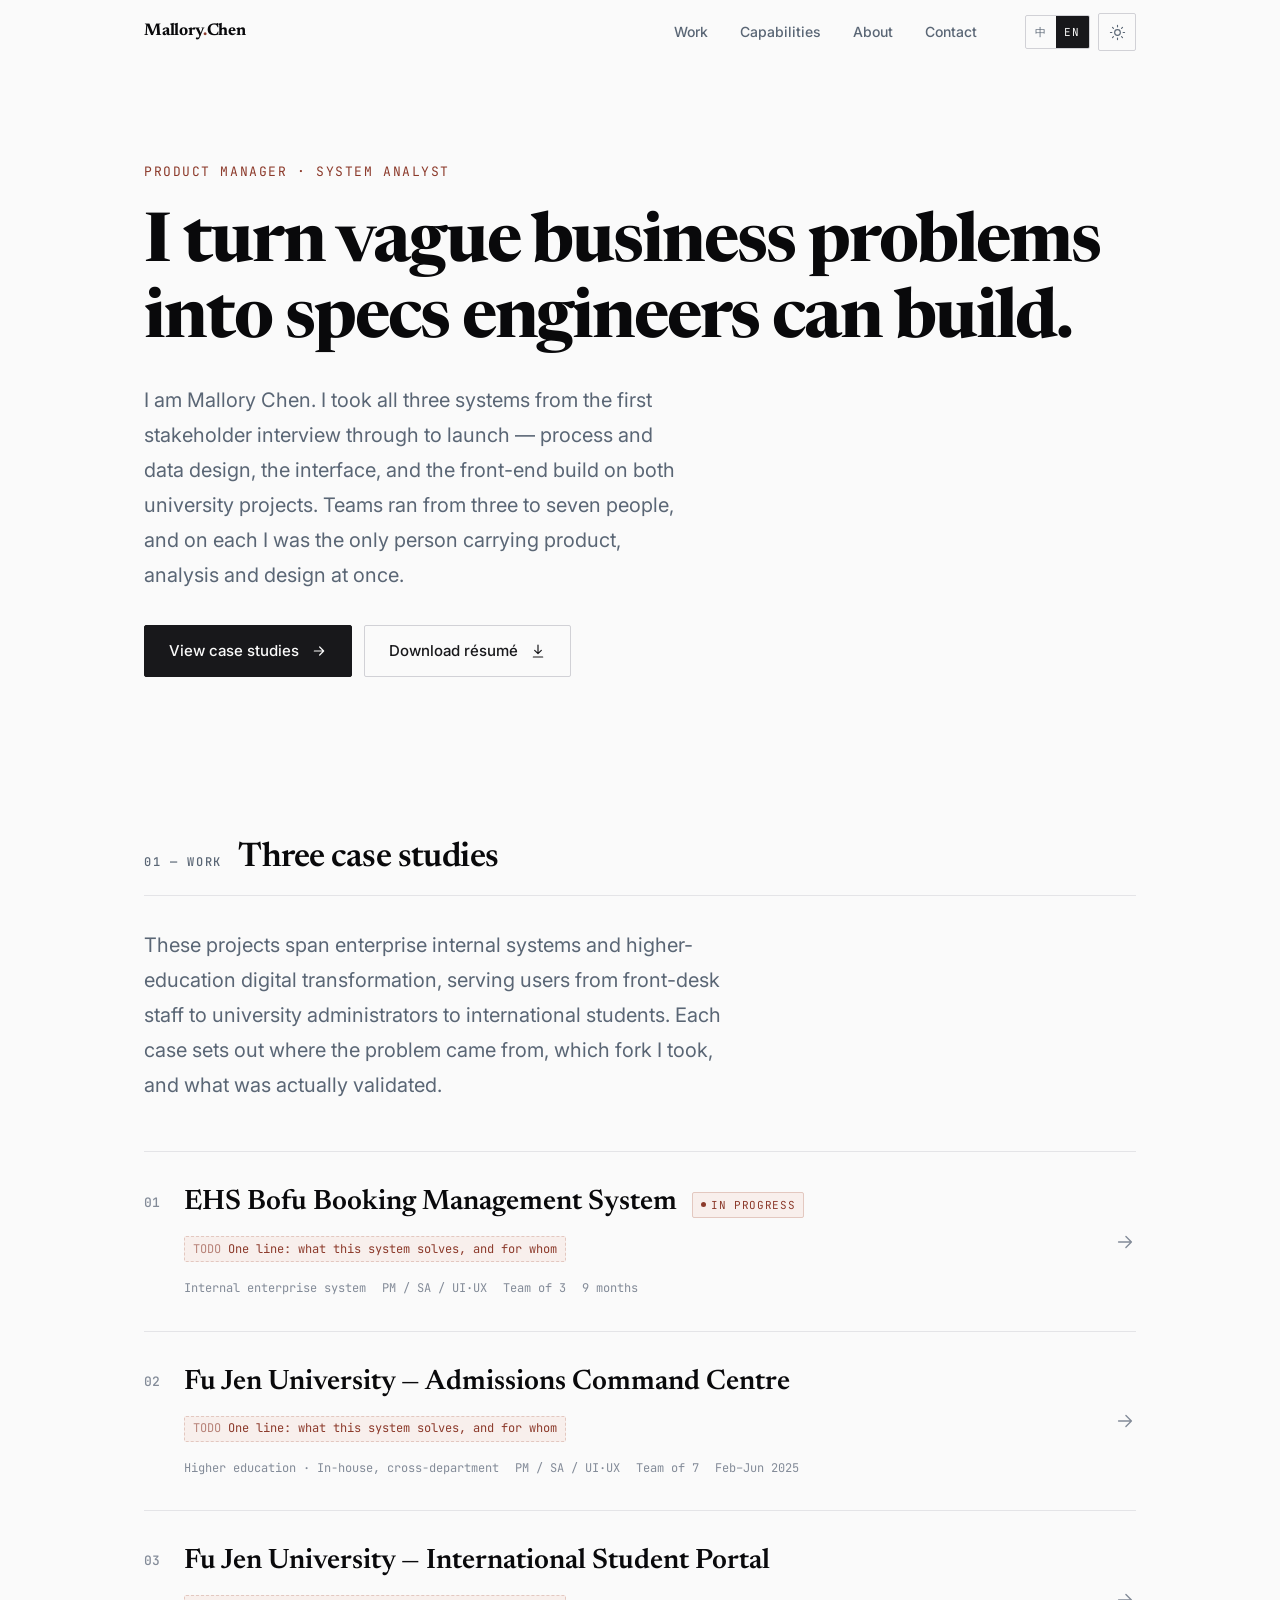
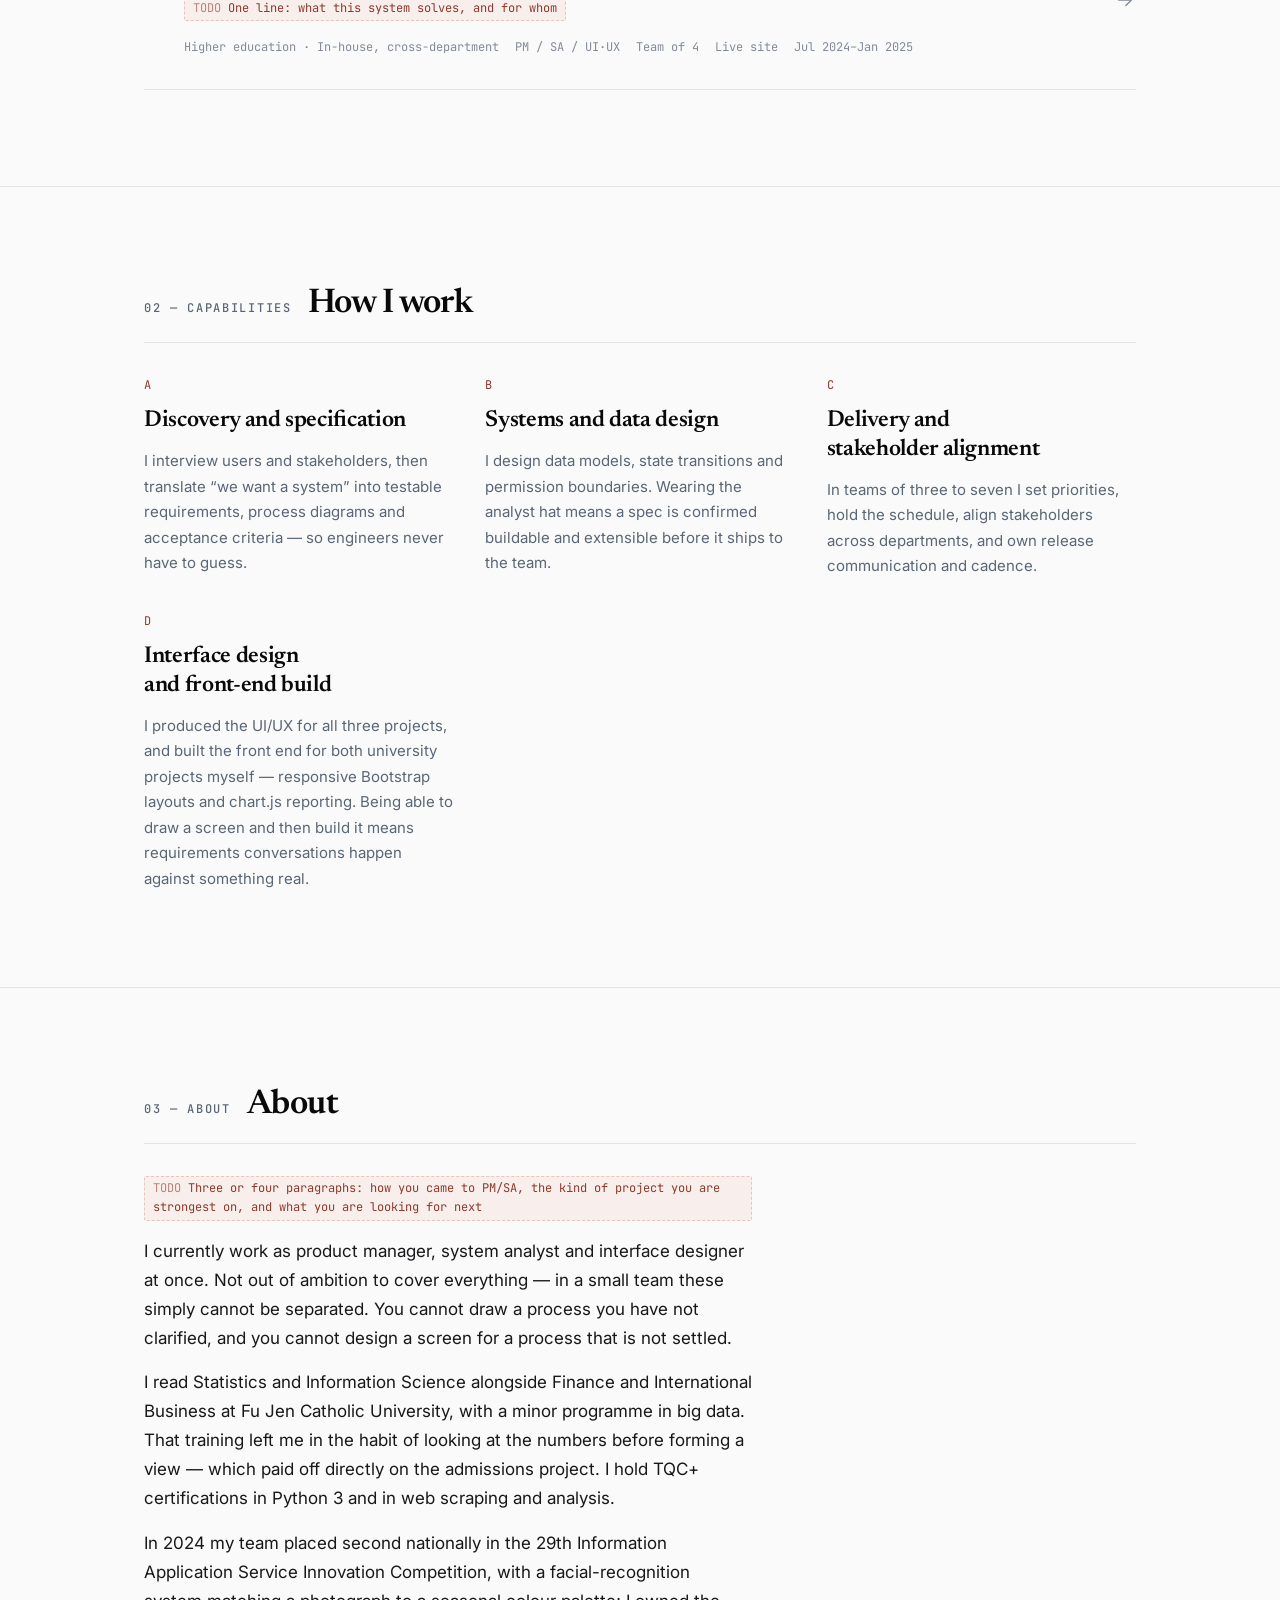
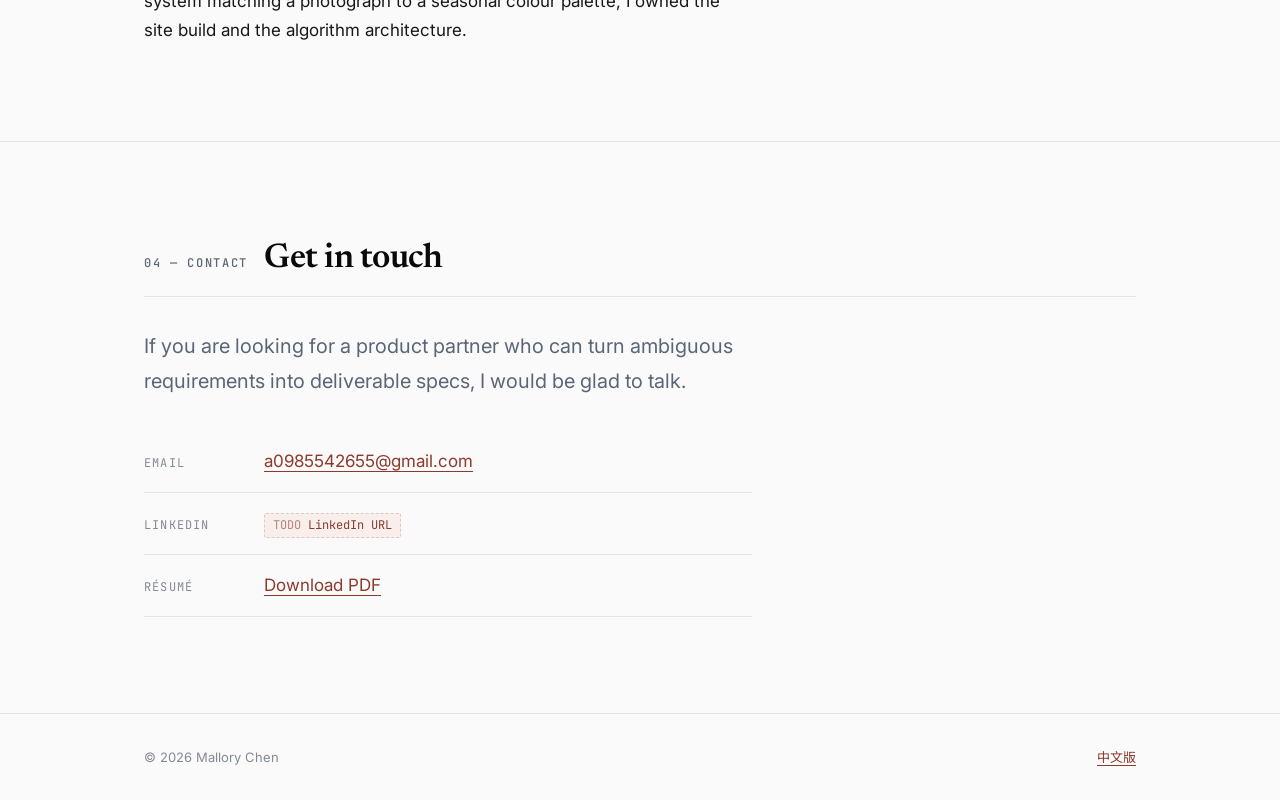
==== commit 6a34addd: "Publish the portal screenshots and link the live site The three screenshots are pages of a publicly " ====
--- a/en/index.html
+++ b/en/index.html
@@ -155,6 +155,7 @@
               <span>Higher education &middot; In-house, cross-department</span>
               <span>PM / SA / UI&middot;UX</span>
               <span>Team of 4</span>
+              <span>Live site</span>
               <span>Jul 2024&ndash;Jan 2025</span>
             </span>
           </span>
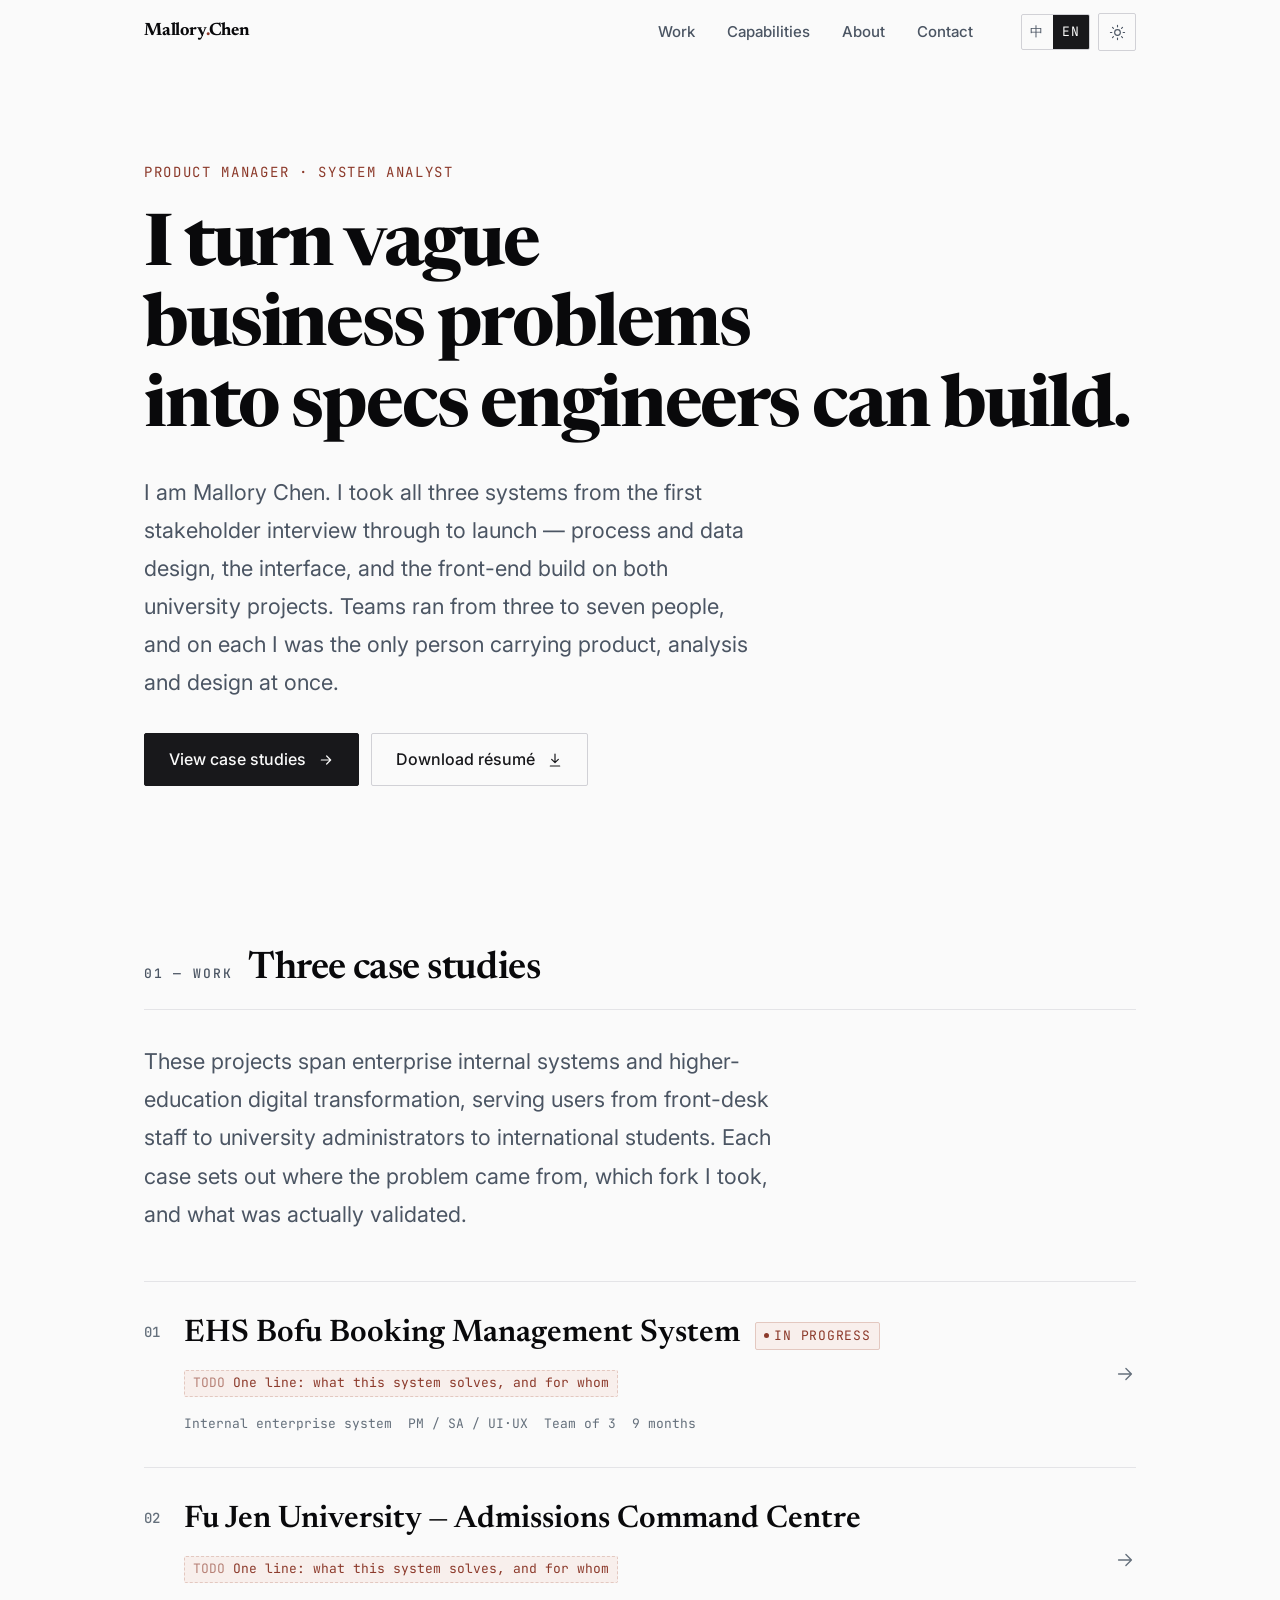
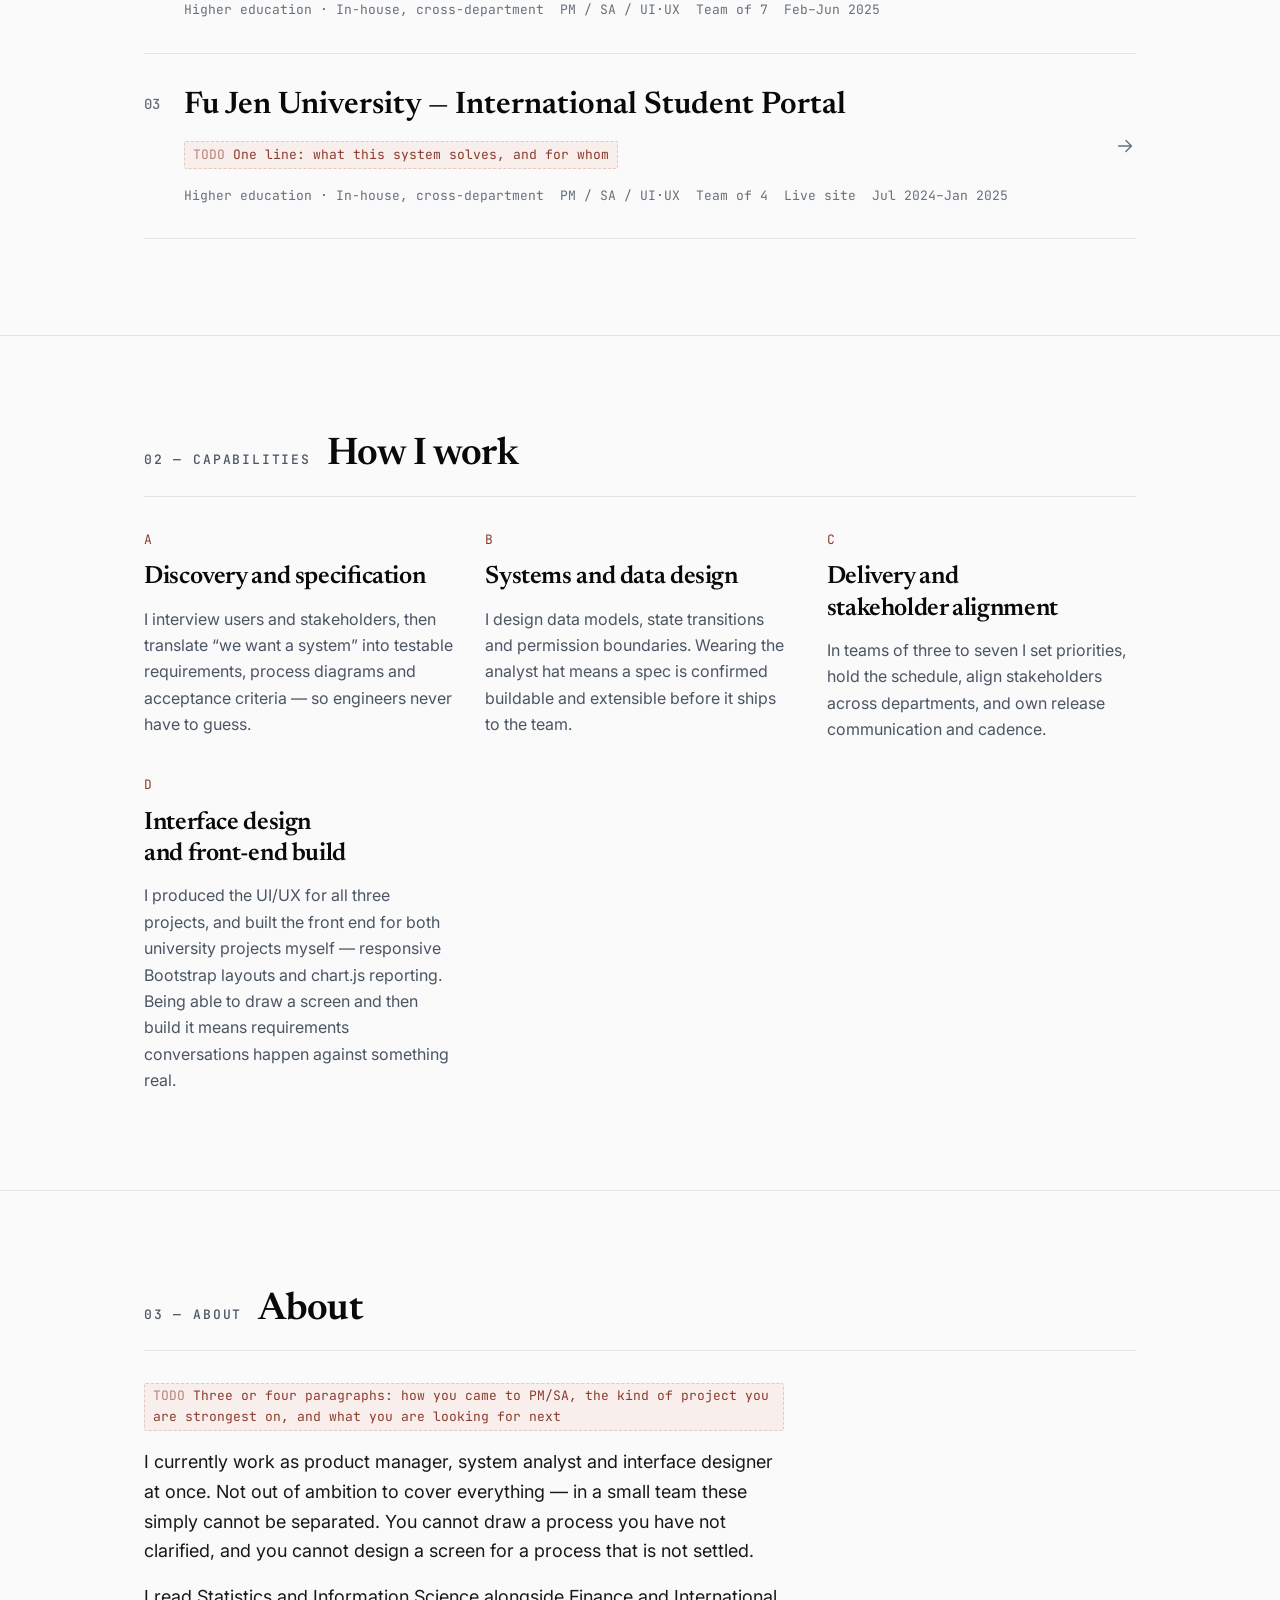
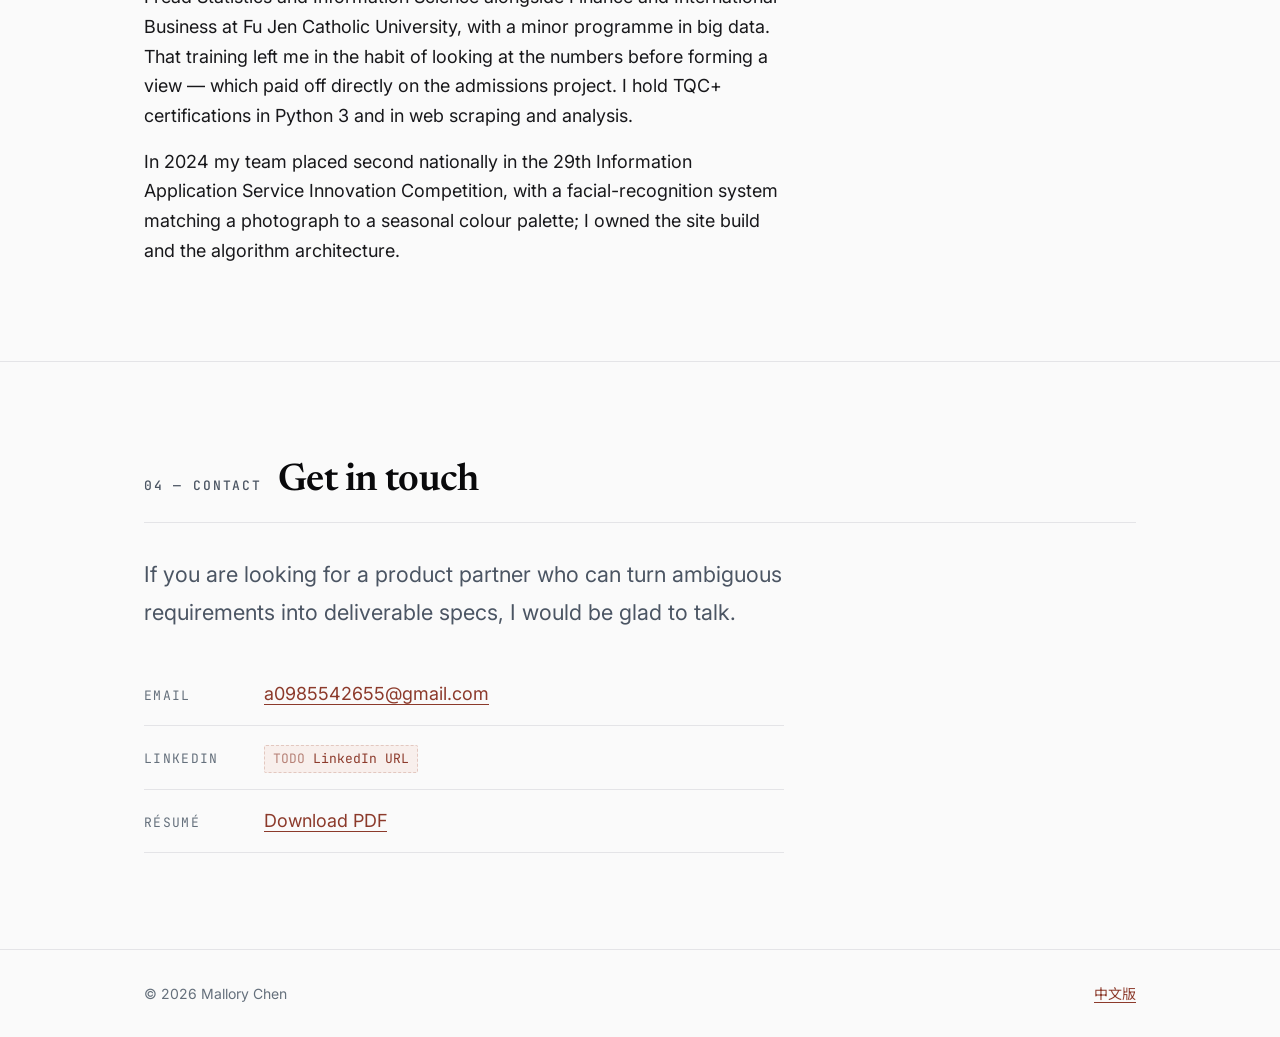
==== commit a524a0a2: "Point the site at yuwen9012.github.io A GitHub Pages user site has to live in a repo named after the" ====
--- a/en/index.html
+++ b/en/index.html
@@ -6,15 +6,15 @@
 <title>Mallory Chen — Product Manager / System Analyst</title>
 <meta name="description" content="Product management and systems analysis portfolio: three end-to-end case studies across enterprise internal systems and higher-education digital transformation.">
 
-<link rel="canonical" href="https://mallorychen.github.io/en/">
-<link rel="alternate" hreflang="zh-Hant" href="https://mallorychen.github.io/">
-<link rel="alternate" hreflang="en" href="https://mallorychen.github.io/en/">
-<link rel="alternate" hreflang="x-default" href="https://mallorychen.github.io/">
+<link rel="canonical" href="https://yuwen9012.github.io/en/">
+<link rel="alternate" hreflang="zh-Hant" href="https://yuwen9012.github.io/">
+<link rel="alternate" hreflang="en" href="https://yuwen9012.github.io/en/">
+<link rel="alternate" hreflang="x-default" href="https://yuwen9012.github.io/">
 
 <meta property="og:type" content="website">
 <meta property="og:title" content="Mallory Chen — Product Manager / System Analyst">
 <meta property="og:description" content="Three end-to-end case studies across enterprise internal systems and higher-education digital transformation.">
-<meta property="og:url" content="https://mallorychen.github.io/en/">
+<meta property="og:url" content="https://yuwen9012.github.io/en/">
 <meta property="og:locale" content="en">
 
 <link rel="icon" href="../assets/favicon.svg" type="image/svg+xml">
--- a/assets/css/main.css
+++ b/assets/css/main.css
@@ -14,8 +14,8 @@
   --surface-sunk:  #F4F4F5;
   --ink:           #18181B;
   --ink-strong:    #09090B;
-  --muted:         #5A6675;
-  --muted-soft:    #838B98;
+  --muted:         #4B5563;
+  --muted-soft:    #65707C;
   --border:        #E4E4E7;
   --border-strong: #D1D1D6;
 
@@ -41,7 +41,7 @@
   --s-8: 6rem;
 
   --container: 68rem;
-  --measure:   38rem;
+  --measure:   40rem;
   --radius:    2px;
 
   --ease: cubic-bezier(0.22, 0.61, 0.36, 1);
@@ -56,7 +56,7 @@
     --ink:           #EDEDF0;
     --ink-strong:    #FFFFFF;
     --muted:         #A3AAB6;
-    --muted-soft:    #838B98;
+    --muted-soft:    #868D99;
     --border:        #2A2A30;
     --border-strong: #3A3A42;
     --accent:        #E08A76;
@@ -74,7 +74,7 @@
   --ink:           #EDEDF0;
   --ink-strong:    #FFFFFF;
   --muted:         #A3AAB6;
-  --muted-soft:    #838B98;
+  --muted-soft:    #868D99;
   --border:        #2A2A30;
   --border-strong: #3A3A42;
   --accent:        #E08A76;
@@ -96,14 +96,14 @@
   background: var(--bg);
   color: var(--ink);
   font-family: var(--font-sans);
-  font-size: 1.0625rem;
-  line-height: 1.8;
+  font-size: 1.125rem;
+  line-height: 1.75;
   font-feature-settings: "kern", "liga";
   -webkit-font-smoothing: antialiased;
   text-rendering: optimizeLegibility;
 }
 
-html[lang^="en"] body { line-height: 1.7; }
+html[lang^="en"] body { line-height: 1.65; }
 
 img, svg { display: block; max-width: 100%; height: auto; }
 a { color: inherit; }
@@ -147,7 +147,7 @@
 /* ---------- 4. Typography ---------- */
 .eyebrow {
   font-family: var(--font-mono);
-  font-size: 0.75rem;
+  font-size: 0.8125rem;
   font-weight: 500;
   letter-spacing: 0.14em;
   text-transform: uppercase;
@@ -164,17 +164,17 @@
 }
 
 .display {
-  font-size: clamp(1.875rem, 5.5vw, 4.25rem);
+  font-size: clamp(2.125rem, 5.6vw, 4.5rem);
   line-height: 1.12;
   letter-spacing: -0.03em;
   font-weight: 700;
 }
 
-h2 { font-size: clamp(1.5rem, 3vw, 2.125rem); }
-h3 { font-size: clamp(1.1875rem, 2vw, 1.4375rem); }
+h2 { font-size: clamp(1.625rem, 3.2vw, 2.375rem); }
+h3 { font-size: clamp(1.3125rem, 2.1vw, 1.5625rem); }
 
 .lede {
-  font-size: clamp(1.0625rem, 1.6vw, 1.25rem);
+  font-size: clamp(1.1875rem, 1.7vw, 1.4375rem);
   color: var(--muted);
   line-height: 1.75;
 }
@@ -217,7 +217,7 @@
   min-height: 44px;
   padding: var(--s-2) var(--s-4);
   font-family: var(--font-sans);
-  font-size: 0.9375rem;
+  font-size: 1rem;
   font-weight: 500;
   text-decoration: none;
   border: 1px solid var(--ink);
@@ -255,7 +255,7 @@
 
 .brand {
   font-family: var(--font-serif);
-  font-size: 1.0625rem;
+  font-size: 1.125rem;
   font-weight: 700;
   letter-spacing: -0.01em;
   text-decoration: none;
@@ -276,7 +276,7 @@
   align-items: center;
   min-height: 44px;
   padding-inline: var(--s-2);
-  font-size: 0.875rem;
+  font-size: 0.9375rem;
   font-weight: 500;
   color: var(--muted);
   text-decoration: none;
@@ -291,7 +291,7 @@
   display: inline-flex;
   align-items: center;
   font-family: var(--font-mono);
-  font-size: 0.6875rem;
+  font-size: 0.8125rem;
   letter-spacing: 0.08em;
   border: 1px solid var(--border-strong);
   border-radius: var(--radius);
@@ -337,14 +337,14 @@
 
 .hero__role {
   font-family: var(--font-mono);
-  font-size: 0.8125rem;
+  font-size: 0.875rem;
   letter-spacing: 0.12em;
   text-transform: uppercase;
   color: var(--accent);
   margin-bottom: var(--s-4);
 }
 .hero__title { margin-bottom: var(--s-4); }
-.hero__lede { max-width: 34rem; margin-bottom: var(--s-5); }
+.hero__lede { max-width: 38rem; margin-bottom: var(--s-5); }
 .hero__actions { display: flex; flex-wrap: wrap; gap: var(--s-2); }
 
 /* ---------- 8. Project index ---------- */
@@ -365,7 +365,7 @@
 
 .project-item__num {
   font-family: var(--font-mono);
-  font-size: 0.8125rem;
+  font-size: 0.875rem;
   font-weight: 500;
   color: var(--muted-soft);
   padding-top: 0.45rem;
@@ -377,7 +377,7 @@
 
 .project-item__title {
   font-family: var(--font-serif);
-  font-size: clamp(1.25rem, 2.4vw, 1.75rem);
+  font-size: clamp(1.375rem, 2.5vw, 1.9375rem);
   font-weight: 600;
   line-height: 1.3;
   color: var(--ink-strong);
@@ -398,7 +398,7 @@
   gap: var(--s-1) var(--s-3);
   margin-top: var(--s-3);
   font-family: var(--font-mono);
-  font-size: 0.75rem;
+  font-size: 0.8125rem;
   color: var(--muted-soft);
 }
 
@@ -420,7 +420,7 @@
   align-items: center;
   gap: 0.35rem;
   font-family: var(--font-mono);
-  font-size: 0.6875rem;
+  font-size: 0.8125rem;
   letter-spacing: 0.06em;
   text-transform: uppercase;
   padding: 0.15rem 0.5rem;
@@ -449,20 +449,20 @@
 .capability__num {
   display: block;
   font-family: var(--font-mono);
-  font-size: 0.75rem;
+  font-size: 0.8125rem;
   letter-spacing: 0.1em;
   color: var(--accent);
   margin-bottom: var(--s-2);
 }
 .capability h3 { margin-bottom: var(--s-2); }
-.capability p { color: var(--muted); font-size: 0.9375rem; }
+.capability p { color: var(--muted); font-size: 1rem; }
 
 /* ---------- 10. Case study ---------- */
 .case-hero { padding-block: var(--s-7) var(--s-6); }
 
 .case-hero__num {
   font-family: var(--font-mono);
-  font-size: 0.8125rem;
+  font-size: 0.875rem;
   letter-spacing: 0.12em;
   color: var(--accent);
   margin-bottom: var(--s-3);
@@ -480,13 +480,13 @@
 }
 .factsheet dt {
   font-family: var(--font-mono);
-  font-size: 0.6875rem;
+  font-size: 0.8125rem;
   letter-spacing: 0.1em;
   text-transform: uppercase;
   color: var(--muted-soft);
   margin-bottom: var(--s-1);
 }
-.factsheet dd { font-size: 0.9375rem; font-weight: 500; color: var(--ink-strong); }
+.factsheet dd { font-size: 1rem; font-weight: 500; color: var(--ink-strong); }
 
 /* Decision cards — the PM differentiator */
 .decision {
@@ -500,21 +500,21 @@
 
 .decision__label {
   font-family: var(--font-mono);
-  font-size: 0.6875rem;
+  font-size: 0.8125rem;
   letter-spacing: 0.12em;
   text-transform: uppercase;
   color: var(--accent);
   margin-bottom: var(--s-2);
 }
-.decision h3 { font-size: 1.1875rem; margin-bottom: var(--s-3); }
+.decision h3 { font-size: 1.3125rem; margin-bottom: var(--s-3); }
 .decision dl { display: grid; gap: var(--s-2); }
 .decision dt {
   font-family: var(--font-mono);
-  font-size: 0.75rem;
+  font-size: 0.8125rem;
   letter-spacing: 0.06em;
   color: var(--muted-soft);
 }
-.decision dd { color: var(--ink); font-size: 0.9375rem; }
+.decision dd { color: var(--ink); font-size: 1rem; }
 
 @media (min-width: 40rem) {
   .decision dl { grid-template-columns: 6rem 1fr; align-items: baseline; }
@@ -533,14 +533,14 @@
 }
 .metric__value {
   font-family: var(--font-mono);
-  font-size: clamp(1.75rem, 4vw, 2.5rem);
+  font-size: clamp(1.9375rem, 4.2vw, 2.75rem);
   font-weight: 500;
   letter-spacing: -0.03em;
   color: var(--accent);
   font-variant-numeric: tabular-nums;
   line-height: 1.1;
 }
-.metric__label { font-size: 0.875rem; color: var(--muted); margin-top: var(--s-1); }
+.metric__label { font-size: 0.9375rem; color: var(--muted); margin-top: var(--s-1); }
 
 /* Figure / diagram */
 .figure {
@@ -553,7 +553,7 @@
 .figure figcaption {
   margin-top: var(--s-3);
   font-family: var(--font-mono);
-  font-size: 0.8125rem;
+  font-size: 0.875rem;
   color: var(--muted);
 }
 
@@ -618,7 +618,7 @@
 .diagram__hint {
   margin-top: var(--s-2);
   font-family: var(--font-mono);
-  font-size: 0.75rem;
+  font-size: 0.8125rem;
   color: var(--muted-soft);
 }
 
@@ -631,7 +631,7 @@
   padding: 0;
   list-style: none;
   font-family: var(--font-mono);
-  font-size: 0.75rem;
+  font-size: 0.8125rem;
   color: var(--muted);
 }
 .legend li { display: flex; align-items: center; gap: 0.5rem; }
@@ -649,7 +649,7 @@
 pre.mermaid {
   margin: 0;
   font-family: var(--font-mono);
-  font-size: 0.8125rem;
+  font-size: 0.875rem;
   line-height: 1.6;
   color: var(--muted);
   white-space: pre;
@@ -674,6 +674,76 @@
   overflow: hidden;
 }
 .shot img { display: block; width: 100%; height: auto; }
+
+/* The trigger is added by JS, so without it the screenshot still renders
+   as a plain image — it just does not open. */
+.shot__trigger {
+  display: block;
+  width: 100%;
+  padding: 0;
+  border: 0;
+  background: none;
+  cursor: zoom-in;
+  position: relative;
+  color: inherit;
+  font: inherit;
+}
+/* The zoom-in cursor is the whole affordance — no badge, no icon, and the
+   frame looks exactly as it did before the lightbox existed. */
+.shot__trigger img { transition: opacity 200ms var(--ease); }
+.shot__trigger:hover img { opacity: 0.92; }
+
+/* Lightbox */
+.lightbox {
+  width: min(96vw, 1600px);
+  max-width: none;
+  max-height: 94vh;
+  padding: 0;
+  border: 0;
+  border-radius: var(--radius);
+  background: var(--surface);
+  color: var(--ink);
+  overflow: hidden;
+}
+.lightbox::backdrop {
+  background: rgb(9 9 11 / 0.84);
+  backdrop-filter: blur(3px);
+}
+.lightbox__figure { margin: 0; display: flex; flex-direction: column; }
+.lightbox__img {
+  display: block;
+  width: 100%;
+  height: auto;
+  max-height: calc(94vh - 5rem);
+  object-fit: contain;
+  background: var(--surface-sunk);
+}
+.lightbox__caption {
+  padding: var(--s-3) var(--s-4);
+  border-top: 1px solid var(--border);
+  font-size: 0.9375rem;
+  line-height: 1.6;
+  color: var(--muted);
+}
+.lightbox__close {
+  position: absolute;
+  top: var(--s-2);
+  right: var(--s-2);
+  display: inline-flex;
+  align-items: center;
+  justify-content: center;
+  width: 40px;
+  height: 40px;
+  border: 1px solid var(--border-strong);
+  border-radius: var(--radius);
+  background: color-mix(in srgb, var(--surface) 88%, transparent);
+  backdrop-filter: blur(6px);
+  color: var(--ink);
+  cursor: pointer;
+  transition: border-color 180ms var(--ease), color 180ms var(--ease);
+}
+.lightbox__close:hover { border-color: var(--accent); color: var(--accent); }
+.lightbox__close svg { width: 18px; height: 18px; }
 
 /* Placeholder until a real screenshot is dropped in. */
 .shot--empty {
@@ -694,7 +764,7 @@
 .shot-caption {
   margin-top: var(--s-2);
   font-family: var(--font-mono);
-  font-size: 0.75rem;
+  font-size: 0.8125rem;
   line-height: 1.6;
   color: var(--muted-soft);
 }
@@ -712,14 +782,14 @@
 }
 .next-case__label {
   font-family: var(--font-mono);
-  font-size: 0.75rem;
+  font-size: 0.8125rem;
   letter-spacing: 0.1em;
   text-transform: uppercase;
   color: var(--muted-soft);
 }
 .next-case__title {
   font-family: var(--font-serif);
-  font-size: clamp(1.25rem, 3vw, 1.875rem);
+  font-size: clamp(1.375rem, 3.1vw, 2.0625rem);
   font-weight: 600;
   color: var(--ink-strong);
   margin-top: var(--s-2);
@@ -738,7 +808,7 @@
 }
 .contact-row dt {
   font-family: var(--font-mono);
-  font-size: 0.75rem;
+  font-size: 0.8125rem;
   letter-spacing: 0.1em;
   text-transform: uppercase;
   color: var(--muted-soft);
@@ -749,7 +819,7 @@
 .site-footer {
   border-top: 1px solid var(--border);
   padding-block: var(--s-5);
-  font-size: 0.8125rem;
+  font-size: 0.875rem;
   color: var(--muted-soft);
 }
 .site-footer__inner {
@@ -765,7 +835,7 @@
 .todo {
   display: inline-block;
   font-family: var(--font-mono);
-  font-size: 0.75rem;
+  font-size: 0.8125rem;
   line-height: 1.6;
   color: var(--accent);
   background: var(--accent-wash);
@@ -825,7 +895,7 @@
     gap: var(--s-2);
     border-top: 1px solid var(--border);
   }
-  .site-nav a { min-height: 42px; padding-inline: 0; font-size: 0.8125rem; }
+  .site-nav a { min-height: 42px; padding-inline: 0; font-size: 0.875rem; }
 
   /* Drop the designed line break; let the headline wrap to the viewport. */
   .display br { display: none; }
@@ -852,7 +922,7 @@
 
 /* Small phones (360px and under). */
 @media (max-width: 22.5rem) {
-  .site-nav a { font-size: 0.75rem; }
+  .site-nav a { font-size: 0.8125rem; }
   .project-item { gap: var(--s-2) var(--s-3); }
   .factsheet { grid-template-columns: minmax(0, 1fr); }
 }
